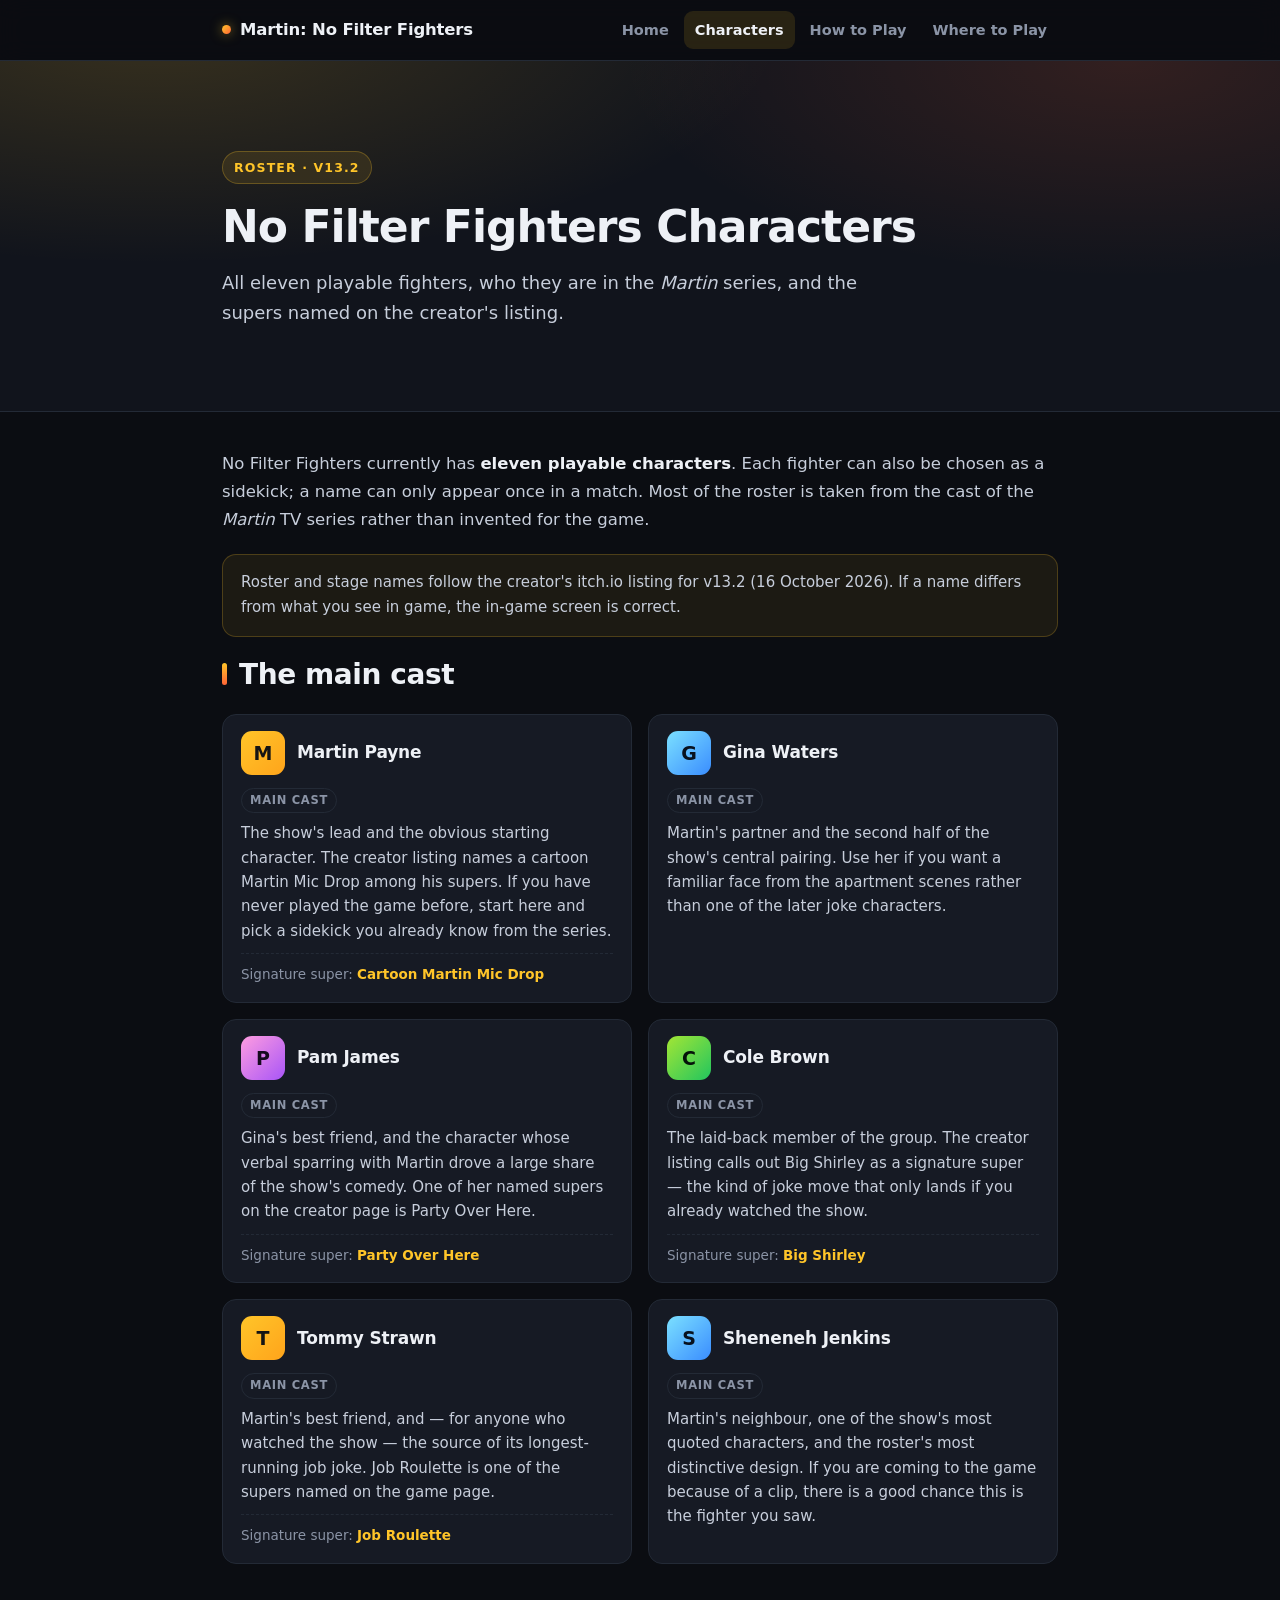
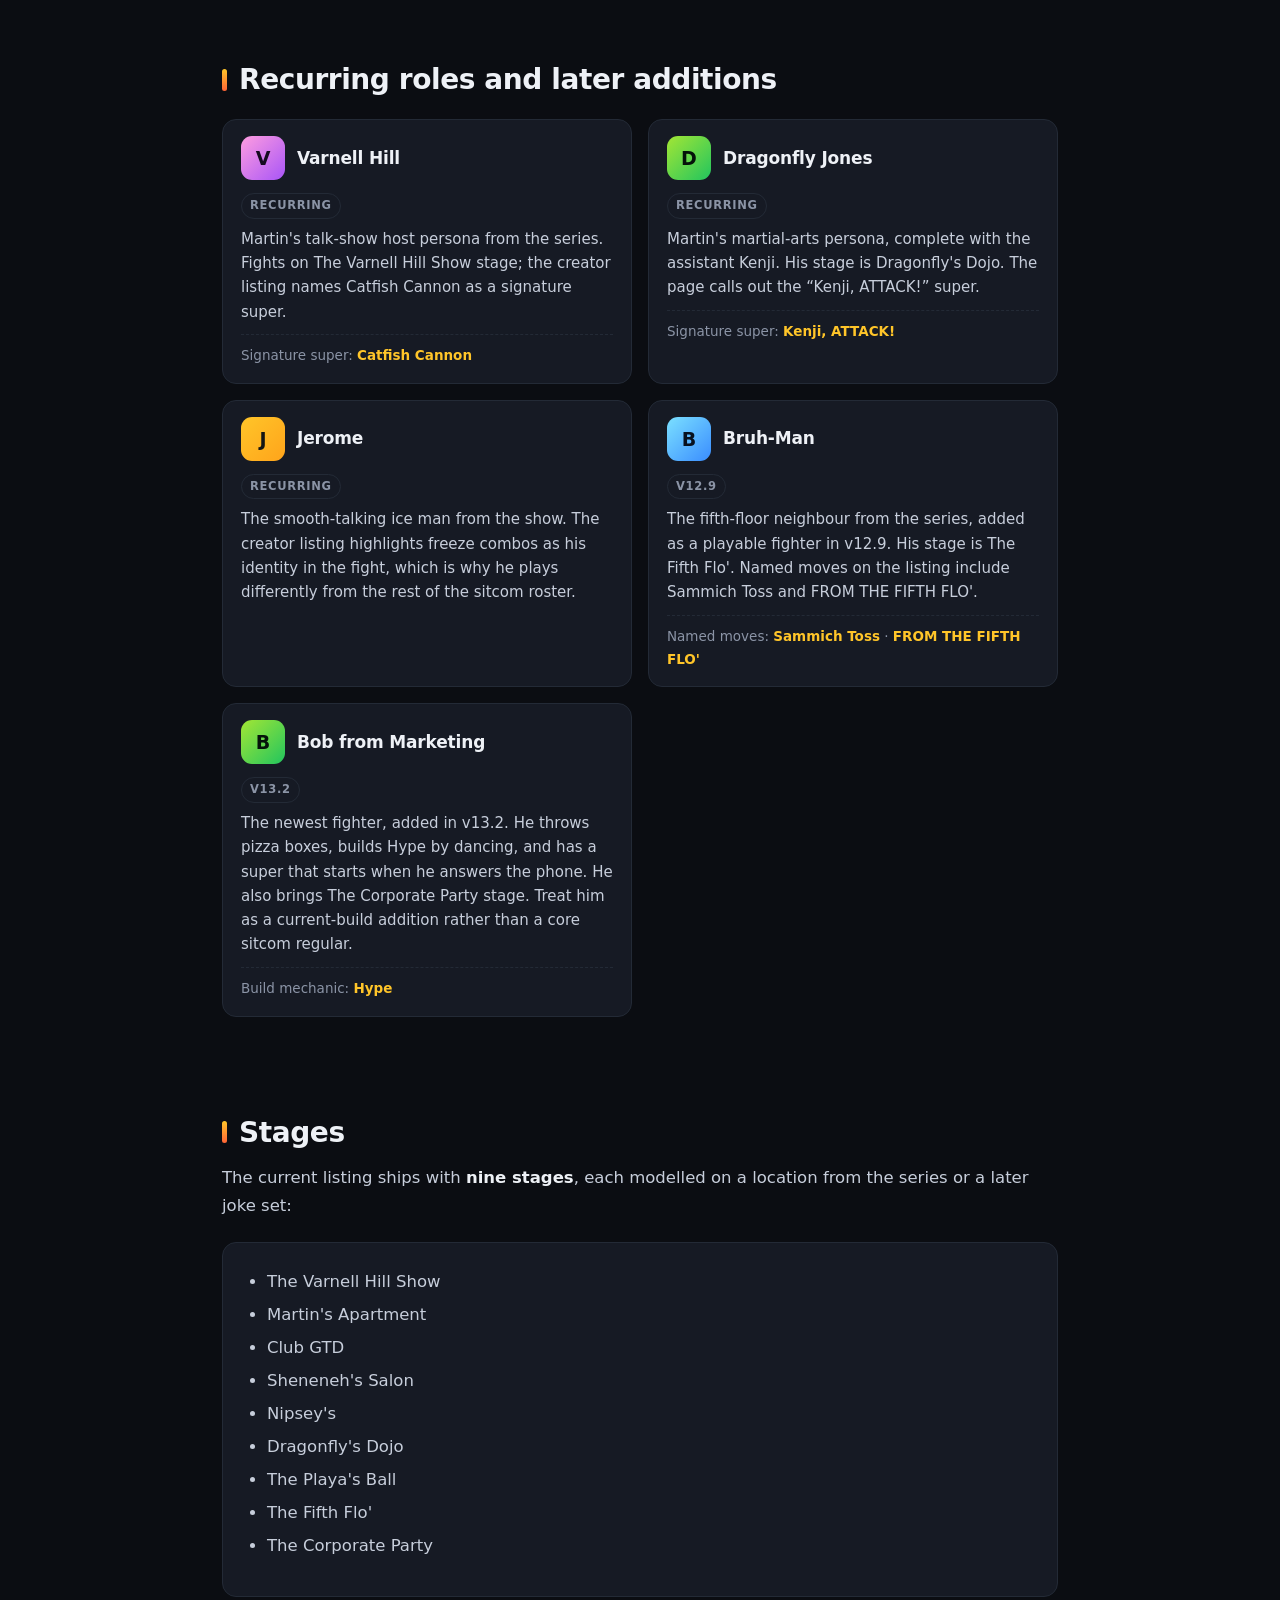
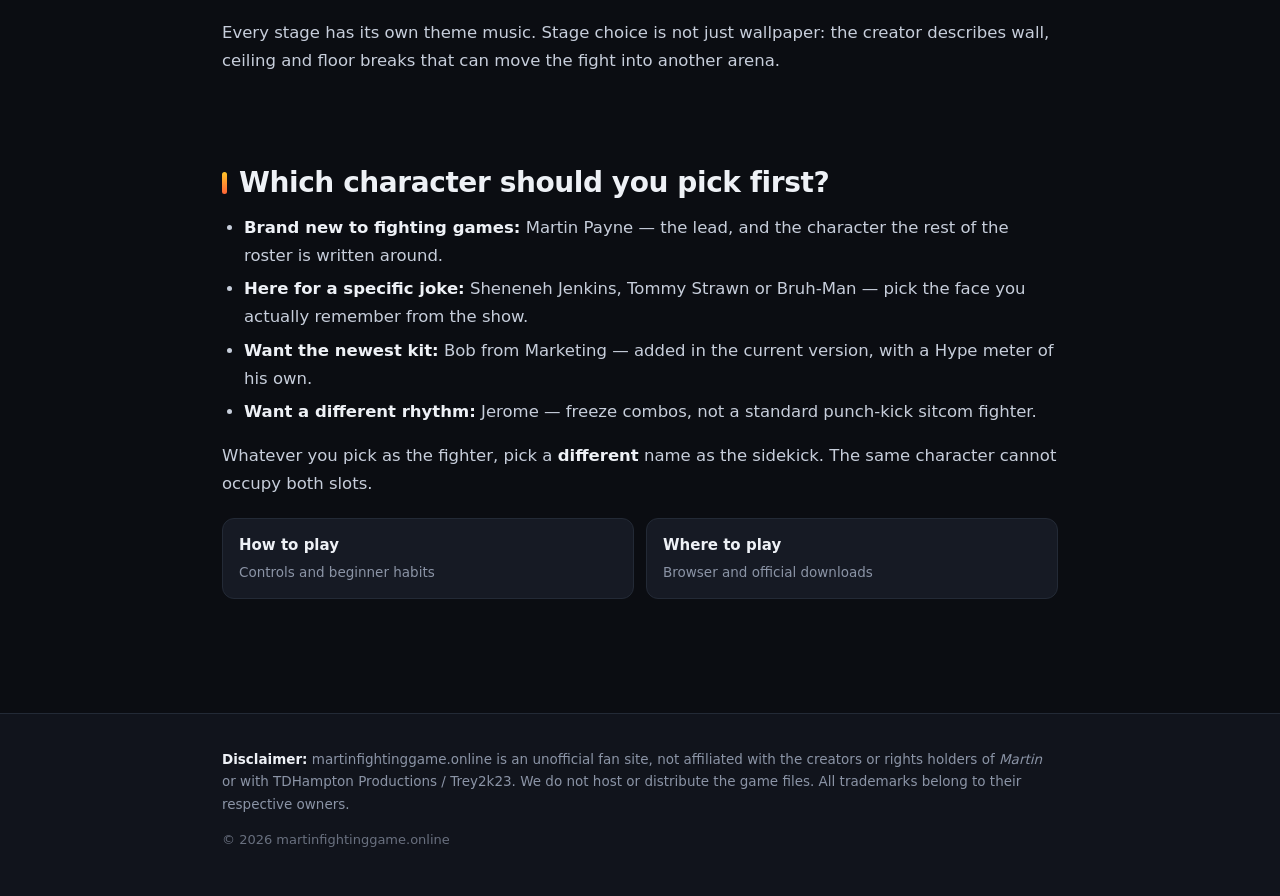
==== characters/index.html @ 34efabdd "Restyle the four static pages with hero, character cards, and tighter layout. Co-authored-by: Cursor" ====
<!doctype html>
<html lang="en">
<head>
<meta charset="utf-8">
<meta name="viewport" content="width=device-width,initial-scale=1">
<title>No Filter Fighters Characters: Full Martin Roster</title>
<meta name="description" content="All eleven No Filter Fighters characters, who they are in the Martin TV series, and what each one plays like. Full roster list with the stages they fight on.">
<link rel="canonical" href="https://martinfightinggame.online/characters/">
<link rel="stylesheet" href="/style.css">
</head>
<body>
<header class="site-header"><div class="wrap">
  <a class="brand" href="/"><span class="dot"></span>Martin: No Filter Fighters</a>
  <nav class="nav">
    <a href="/">Home</a>
    <a href="/characters/" aria-current="page">Characters</a>
    <a href="/how-to-play/">How to Play</a>
    <a href="/where-to-play/">Where to Play</a>
  </nav>
</div></header>

<main>
  <section class="page-hero"><div class="wrap">
    <span class="eyebrow">Roster · v13.2</span>
    <h1>No Filter Fighters Characters</h1>
    <p class="lede">All eleven playable fighters, who they are in the <em>Martin</em> series, and the supers named on the creator's listing.</p>
  </div></section>

  <div class="wrap">
    <section>
      <p>No Filter Fighters currently has <strong>eleven playable characters</strong>. Each fighter can also be chosen as a sidekick; a name can only appear once in a match. Most of the roster is taken from the cast of the <em>Martin</em> TV series rather than invented for the game.</p>
      <p class="note">Roster and stage names follow the creator's itch.io listing for v13.2 (16 October 2026). If a name differs from what you see in game, the in-game screen is correct.</p>

      <h2>The main cast</h2>
      <div class="char-grid">
        <article class="char-card">
          <div class="char-top"><div class="avatar">M</div><h3>Martin Payne</h3></div>
          <span class="tag">Main cast</span>
          <p>The show's lead and the obvious starting character. The creator listing names a cartoon Martin Mic Drop among his supers. If you have never played the game before, start here and pick a sidekick you already know from the series.</p>
          <span class="super">Signature super: <b>Cartoon Martin Mic Drop</b></span>
        </article>
        <article class="char-card">
          <div class="char-top"><div class="avatar v2">G</div><h3>Gina Waters</h3></div>
          <span class="tag">Main cast</span>
          <p>Martin's partner and the second half of the show's central pairing. Use her if you want a familiar face from the apartment scenes rather than one of the later joke characters.</p>
        </article>
        <article class="char-card">
          <div class="char-top"><div class="avatar v3">P</div><h3>Pam James</h3></div>
          <span class="tag">Main cast</span>
          <p>Gina's best friend, and the character whose verbal sparring with Martin drove a large share of the show's comedy. One of her named supers on the creator page is Party Over Here.</p>
          <span class="super">Signature super: <b>Party Over Here</b></span>
        </article>
        <article class="char-card">
          <div class="char-top"><div class="avatar v4">C</div><h3>Cole Brown</h3></div>
          <span class="tag">Main cast</span>
          <p>The laid-back member of the group. The creator listing calls out Big Shirley as a signature super — the kind of joke move that only lands if you already watched the show.</p>
          <span class="super">Signature super: <b>Big Shirley</b></span>
        </article>
        <article class="char-card">
          <div class="char-top"><div class="avatar">T</div><h3>Tommy Strawn</h3></div>
          <span class="tag">Main cast</span>
          <p>Martin's best friend, and — for anyone who watched the show — the source of its longest-running job joke. Job Roulette is one of the supers named on the game page.</p>
          <span class="super">Signature super: <b>Job Roulette</b></span>
        </article>
        <article class="char-card">
          <div class="char-top"><div class="avatar v2">S</div><h3>Sheneneh Jenkins</h3></div>
          <span class="tag">Main cast</span>
          <p>Martin's neighbour, one of the show's most quoted characters, and the roster's most distinctive design. If you are coming to the game because of a clip, there is a good chance this is the fighter you saw.</p>
        </article>
      </div>
    </section>

    <section>
      <h2>Recurring roles and later additions</h2>
      <div class="char-grid">
        <article class="char-card">
          <div class="char-top"><div class="avatar v3">V</div><h3>Varnell Hill</h3></div>
          <span class="tag">Recurring</span>
          <p>Martin's talk-show host persona from the series. Fights on The Varnell Hill Show stage; the creator listing names Catfish Cannon as a signature super.</p>
          <span class="super">Signature super: <b>Catfish Cannon</b></span>
        </article>
        <article class="char-card">
          <div class="char-top"><div class="avatar v4">D</div><h3>Dragonfly Jones</h3></div>
          <span class="tag">Recurring</span>
          <p>Martin's martial-arts persona, complete with the assistant Kenji. His stage is Dragonfly's Dojo. The page calls out the “Kenji, ATTACK!” super.</p>
          <span class="super">Signature super: <b>Kenji, ATTACK!</b></span>
        </article>
        <article class="char-card">
          <div class="char-top"><div class="avatar">J</div><h3>Jerome</h3></div>
          <span class="tag">Recurring</span>
          <p>The smooth-talking ice man from the show. The creator listing highlights freeze combos as his identity in the fight, which is why he plays differently from the rest of the sitcom roster.</p>
        </article>
        <article class="char-card">
          <div class="char-top"><div class="avatar v2">B</div><h3>Bruh-Man</h3></div>
          <span class="tag">v12.9</span>
          <p>The fifth-floor neighbour from the series, added as a playable fighter in v12.9. His stage is The Fifth Flo'. Named moves on the listing include Sammich Toss and FROM THE FIFTH FLO'.</p>
          <span class="super">Named moves: <b>Sammich Toss</b> · <b>FROM THE FIFTH FLO'</b></span>
        </article>
        <article class="char-card">
          <div class="char-top"><div class="avatar v4">B</div><h3>Bob from Marketing</h3></div>
          <span class="tag">v13.2</span>
          <p>The newest fighter, added in v13.2. He throws pizza boxes, builds Hype by dancing, and has a super that starts when he answers the phone. He also brings The Corporate Party stage. Treat him as a current-build addition rather than a core sitcom regular.</p>
          <span class="super">Build mechanic: <b>Hype</b></span>
        </article>
      </div>
    </section>

    <section>
      <h2>Stages</h2>
      <p>The current listing ships with <strong>nine stages</strong>, each modelled on a location from the series or a later joke set:</p>
      <div class="card">
        <ul>
          <li>The Varnell Hill Show</li>
          <li>Martin's Apartment</li>
          <li>Club GTD</li>
          <li>Sheneneh's Salon</li>
          <li>Nipsey's</li>
          <li>Dragonfly's Dojo</li>
          <li>The Playa's Ball</li>
          <li>The Fifth Flo'</li>
          <li>The Corporate Party</li>
        </ul>
      </div>
      <p>Every stage has its own theme music. Stage choice is not just wallpaper: the creator describes wall, ceiling and floor breaks that can move the fight into another arena.</p>
    </section>

    <section>
      <h2>Which character should you pick first?</h2>
      <ul>
        <li><strong>Brand new to fighting games:</strong> Martin Payne — the lead, and the character the rest of the roster is written around.</li>
        <li><strong>Here for a specific joke:</strong> Sheneneh Jenkins, Tommy Strawn or Bruh-Man — pick the face you actually remember from the show.</li>
        <li><strong>Want the newest kit:</strong> Bob from Marketing — added in the current version, with a Hype meter of his own.</li>
        <li><strong>Want a different rhythm:</strong> Jerome — freeze combos, not a standard punch-kick sitcom fighter.</li>
      </ul>
      <p>Whatever you pick as the fighter, pick a <strong>different</strong> name as the sidekick. The same character cannot occupy both slots.</p>
      <div class="links-grid">
        <a class="link-card" href="/how-to-play/">How to play<span>Controls and beginner habits</span></a>
        <a class="link-card" href="/where-to-play/">Where to play<span>Browser and official downloads</span></a>
      </div>
    </section>
  </div>
</main>

<footer class="site-footer"><div class="wrap">
  <p><strong>Disclaimer:</strong> martinfightinggame.online is an unofficial fan site, not affiliated with the creators or rights holders of <em>Martin</em> or with TDHampton Productions / Trey2k23. We do not host or distribute the game files. All trademarks belong to their respective owners.</p>
  <p class="copy">© 2026 martinfightinggame.online</p>
</div></footer>
</body>
</html>
---- style.css ----
:root{--bg:#0b0d12;--bg2:#11141c;--card:#161a24;--card2:#1c212c;--fg:#eef1f6;--soft:#c7cedb;--mut:#8b94a6;--acc:#ffc529;--acc2:#ff6436;--line:#232a36;--r:14px;--maxw:880px}
*,*::before,*::after{box-sizing:border-box}
html{-webkit-text-size-adjust:100%}
body{margin:0;background:var(--bg);color:var(--fg);font:16.5px/1.7 ui-sans-serif,system-ui,-apple-system,"Segoe UI",Roboto,"Helvetica Neue",Arial,sans-serif;-webkit-font-smoothing:antialiased}
img{max-width:100%;height:auto;display:block}
a{color:var(--acc);text-decoration:none}
a:hover{text-decoration:underline}
.wrap{max-width:var(--maxw);margin:0 auto;padding:0 22px}
.prose{max-width:720px}
.mut{color:var(--mut);font-size:14px}

/* 吸顶导航 */
.site-header{position:sticky;top:0;z-index:20;background:rgba(11,13,18,.82);backdrop-filter:blur(12px);border-bottom:1px solid var(--line)}
.site-header .wrap{display:flex;align-items:center;gap:20px;min-height:60px;flex-wrap:wrap}
.brand{display:flex;align-items:center;gap:9px;font-weight:800;letter-spacing:-.01em;color:var(--fg);font-size:16.5px}
.brand:hover{text-decoration:none}
.brand .dot{width:9px;height:9px;border-radius:50%;background:linear-gradient(135deg,var(--acc),var(--acc2));box-shadow:0 0 12px rgba(255,197,41,.55)}
.nav{display:flex;gap:4px;flex-wrap:wrap;margin-left:auto}
.nav a{color:var(--mut);font-size:14.5px;font-weight:600;padding:7px 11px;border-radius:9px}
.nav a:hover{color:var(--fg);background:rgba(255,255,255,.05);text-decoration:none}
.nav a[aria-current]{color:var(--fg);background:rgba(255,197,41,.12)}

/* 英雄区 */
.page-hero{position:relative;overflow:hidden;border-bottom:1px solid var(--line);
background:radial-gradient(900px 340px at 12% -10%,rgba(255,197,41,.16),transparent 70%),radial-gradient(700px 300px at 88% 0%,rgba(255,100,54,.14),transparent 72%),var(--bg2)}
.page-hero .wrap{padding:52px 22px 44px}
.eyebrow{display:inline-flex;align-items:center;gap:8px;font-size:12.5px;font-weight:700;letter-spacing:.09em;text-transform:uppercase;color:var(--acc);background:rgba(255,197,41,.1);border:1px solid rgba(255,197,41,.26);padding:5px 11px;border-radius:999px;margin-bottom:18px}
h1{margin:0 0 16px;font-size:clamp(30px,5vw,44px);line-height:1.12;letter-spacing:-.022em;font-weight:850}
.lede{margin:0;font-size:18px;color:var(--soft);max-width:660px}
.cta-row{display:flex;gap:12px;flex-wrap:wrap;margin-top:26px}
.btn{display:inline-flex;align-items:center;gap:8px;background:linear-gradient(135deg,var(--acc),#ffa41b);color:#141414;font-weight:800;font-size:15px;padding:13px 22px;border-radius:11px;border:0;box-shadow:0 6px 20px rgba(255,197,41,.22);transition:.18s}
.btn:hover{text-decoration:none;transform:translateY(-1px)}
.btn-ghost{background:transparent;color:var(--fg);border:1px solid var(--line);box-shadow:none}
.btn-ghost:hover{background:rgba(255,255,255,.05)}

/* 数据条 */
.stats{display:grid;grid-template-columns:repeat(4,1fr);gap:1px;background:var(--line);border:1px solid var(--line);border-radius:var(--r);overflow:hidden;margin:30px 0 0}
.stats div{background:var(--card);padding:15px 16px}
.stats .num{font-size:22px;font-weight:850;letter-spacing:-.02em;display:block}
.stats .lab{font-size:12.5px;color:var(--mut);font-weight:600;text-transform:uppercase;letter-spacing:.05em}

/* 排版 */
main section,.section{padding:38px 0}
h2{font-size:clamp(22px,3vw,28px);line-height:1.25;letter-spacing:-.015em;margin:0 0 14px;display:flex;align-items:center;gap:12px}
h2::before{content:"";width:5px;height:22px;border-radius:3px;background:linear-gradient(180deg,var(--acc),var(--acc2));flex:none}
h3{font-size:17.5px;margin:22px 0 6px;letter-spacing:-.01em}
p,li{color:var(--soft)}
p{margin:0 0 14px}
ul,ol{padding-left:22px;margin:0 0 16px}
li{margin:5px 0}
strong{color:var(--fg);font-weight:700}
h1 strong,h2 strong{color:inherit}

/* 卡片 */
.card{background:var(--card);border:1px solid var(--line);border-radius:var(--r);padding:20px 22px;margin:22px 0}
.card.callout{border-left:3px solid var(--acc)}
.facts{display:grid;grid-template-columns:auto 1fr;gap:10px 20px;margin:0;font-size:15px}
.facts dt{color:var(--mut);font-weight:600;white-space:nowrap}
.facts dd{margin:0;color:var(--fg)}

/* 角色卡网格 */
.char-grid{display:grid;grid-template-columns:repeat(2,1fr);gap:16px;margin:22px 0}
.char-card{background:var(--card);border:1px solid var(--line);border-radius:var(--r);padding:16px 18px;transition:.18s;position:relative;overflow:hidden}
.char-card:hover{border-color:#333d4d;transform:translateY(-2px)}
.char-card::after{content:"";position:absolute;inset:0 0 auto 0;height:2px;background:linear-gradient(90deg,var(--acc),var(--acc2));opacity:0;transition:.18s}
.char-card:hover::after{opacity:1}
.char-top{display:flex;align-items:center;gap:12px;margin-bottom:10px}
.avatar{width:44px;height:44px;flex:none;border-radius:11px;display:grid;place-items:center;font-weight:850;font-size:19px;color:#141414;background:linear-gradient(135deg,var(--acc),#ffa41b)}
.avatar.v2{background:linear-gradient(135deg,#7be0ff,#3a8dff);color:#08111f}
.avatar.v3{background:linear-gradient(135deg,#ff9de0,#a855f7);color:#150a1f}
.avatar.v4{background:linear-gradient(135deg,#a3e635,#22c55e);color:#05130a}
.char-card h3{margin:0;font-size:17px}
.char-card .tag{display:inline-block;font-size:11.5px;font-weight:700;letter-spacing:.06em;text-transform:uppercase;color:var(--mut);border:1px solid var(--line);border-radius:999px;padding:2px 8px;margin-bottom:8px}
.char-card p{margin:0;font-size:15px;line-height:1.62}
.char-card .super{display:block;margin-top:10px;padding-top:9px;border-top:1px dashed var(--line);font-size:13.5px;color:var(--mut)}
.char-card .super b{color:var(--acc);font-weight:700}

/* 步骤列表 */
.steps{list-style:none;padding:0;margin:20px 0;counter-reset:s}
.steps li{counter-increment:s;position:relative;padding:0 0 0 46px;margin:0 0 16px;color:var(--soft)}
.steps li::before{content:counter(s);position:absolute;left:0;top:-2px;width:30px;height:30px;border-radius:9px;display:grid;place-items:center;font-size:14px;font-weight:800;color:#141414;background:linear-gradient(135deg,var(--acc),#ffa41b)}
.steps b{color:var(--fg)}

/* 表格 */
table{width:100%;border-collapse:separate;border-spacing:0;margin:18px 0;font-size:15px;background:var(--card);border:1px solid var(--line);border-radius:var(--r);overflow:hidden}
th,td{text-align:left;padding:11px 14px;border-bottom:1px solid var(--line);vertical-align:top}
tr:last-child td,tr:last-child th{border-bottom:0}
th{color:var(--mut);font-weight:700;font-size:13px;text-transform:uppercase;letter-spacing:.05em;background:var(--bg2)}
td{color:var(--soft)}

/* 模式/选项列表卡 */
.mode{display:grid;gap:14px;margin:20px 0}
.mode-item{background:var(--card);border:1px solid var(--line);border-left:3px solid var(--acc);border-radius:0 var(--r) var(--r) 0;padding:16px 18px}
.mode-item h3{margin:0 0 6px;font-size:16.5px}
.mode-item p{margin:0;font-size:15px}

/* 提示条 */
.note{background:rgba(255,197,41,.07);border:1px solid rgba(255,197,41,.22);border-radius:var(--r);padding:15px 18px;margin:20px 0;font-size:15px}
.note b{color:var(--acc)}

/* 相关链接 */
.links-grid{display:grid;grid-template-columns:repeat(2,1fr);gap:12px;margin:20px 0}
.link-card{display:block;background:var(--card);border:1px solid var(--line);border-radius:12px;padding:14px 16px;color:var(--fg);font-weight:700;font-size:15px}
.link-card:hover{text-decoration:none;border-color:#333d4d;background:var(--card2)}
.link-card span{display:block;font-weight:500;font-size:13.5px;color:var(--mut);margin-top:3px}

/* 页脚 */
.site-footer{border-top:1px solid var(--line);background:var(--bg2);margin-top:56px;padding:34px 0 46px}
.site-footer p{font-size:13.5px;color:var(--mut);line-height:1.65}
.site-footer .wrap{max-width:var(--maxw)}
.site-footer .copy{margin:14px 0 0;font-size:13px;color:#69707f}

/* 响应式 */
@media(max-width:760px){
  .page-hero .wrap{padding:38px 20px 34px}
  .nav a{padding:6px 9px;font-size:14px}
  .stats{grid-template-columns:repeat(2,1fr)}
  .char-grid,.links-grid{grid-template-columns:1fr}
  main section,.section{padding:28px 0}
  h2::before{height:18px;width:4px}
  .facts{grid-template-columns:1fr;gap:4px 0}
  .facts dt{margin-top:8px}
}
@media(prefers-reduced-motion:reduce){*{transition:none!important}.btn:hover,.char-card:hover{transform:none}}
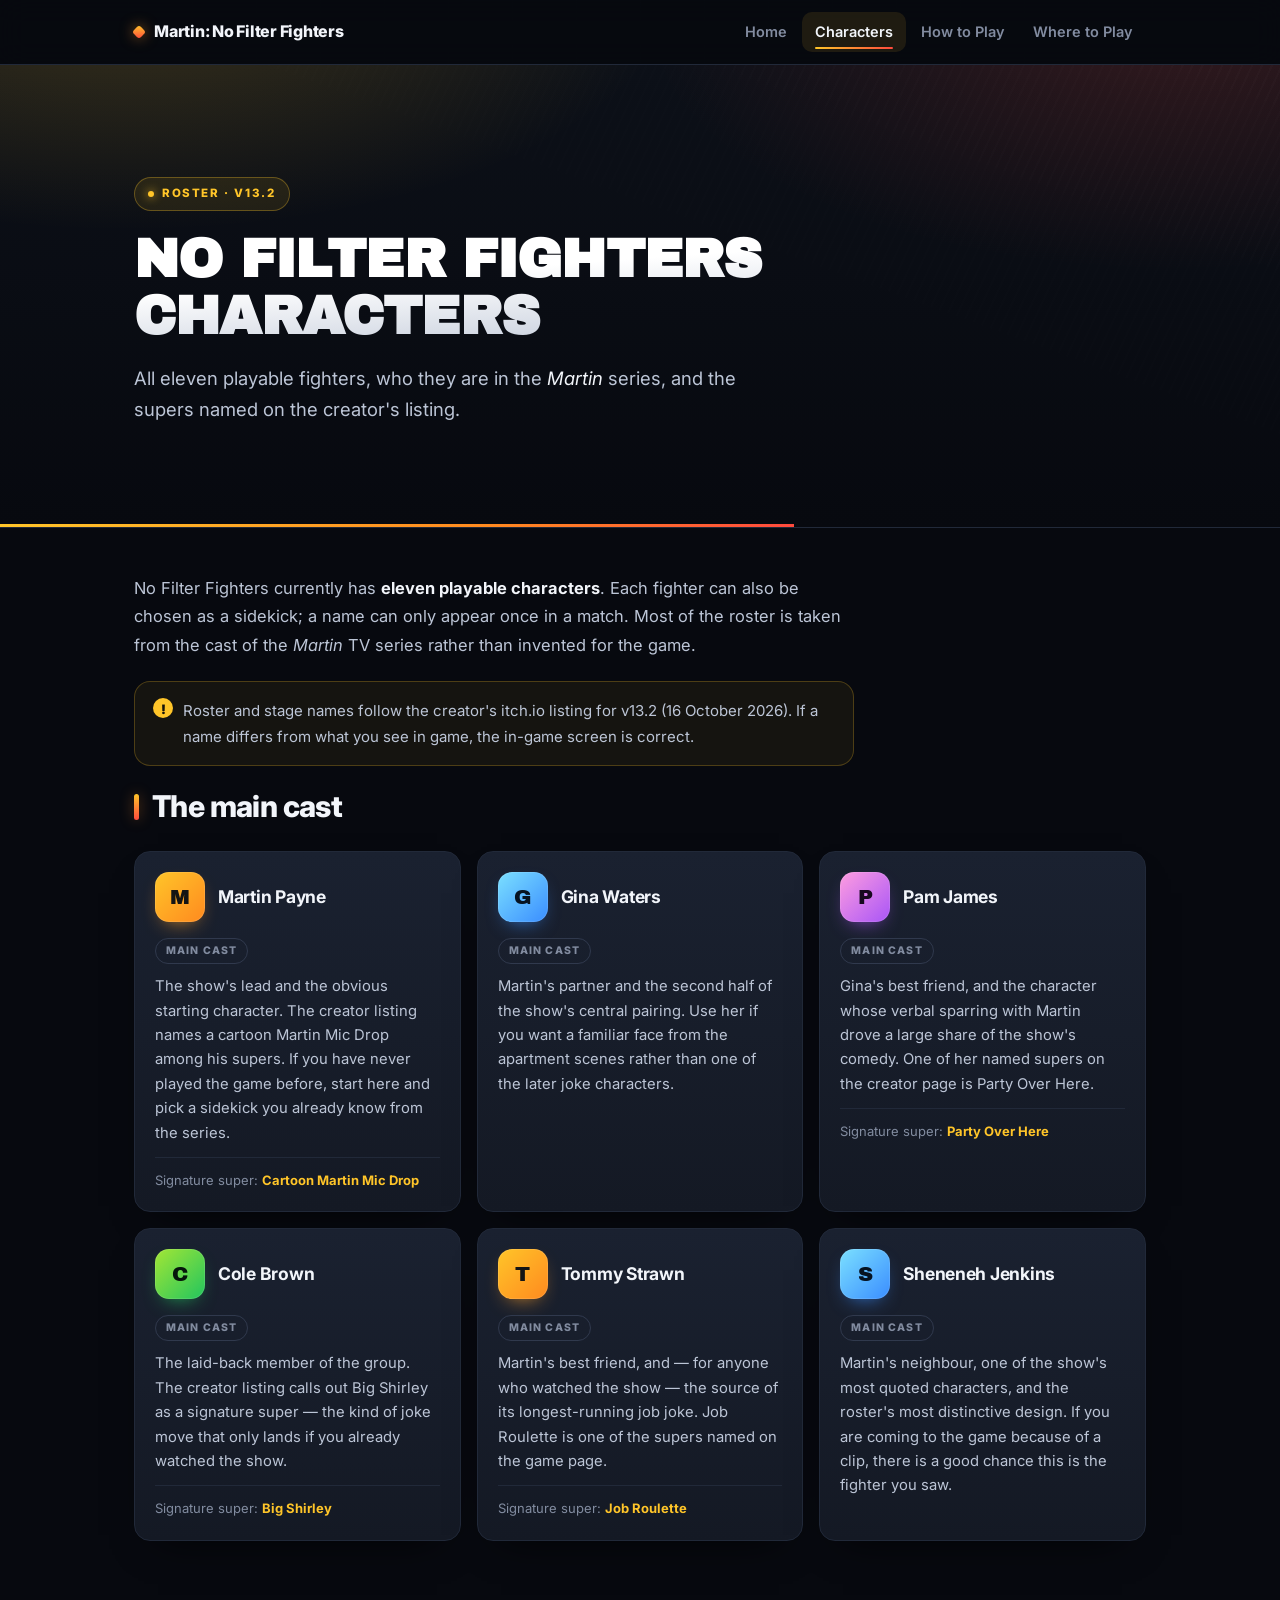
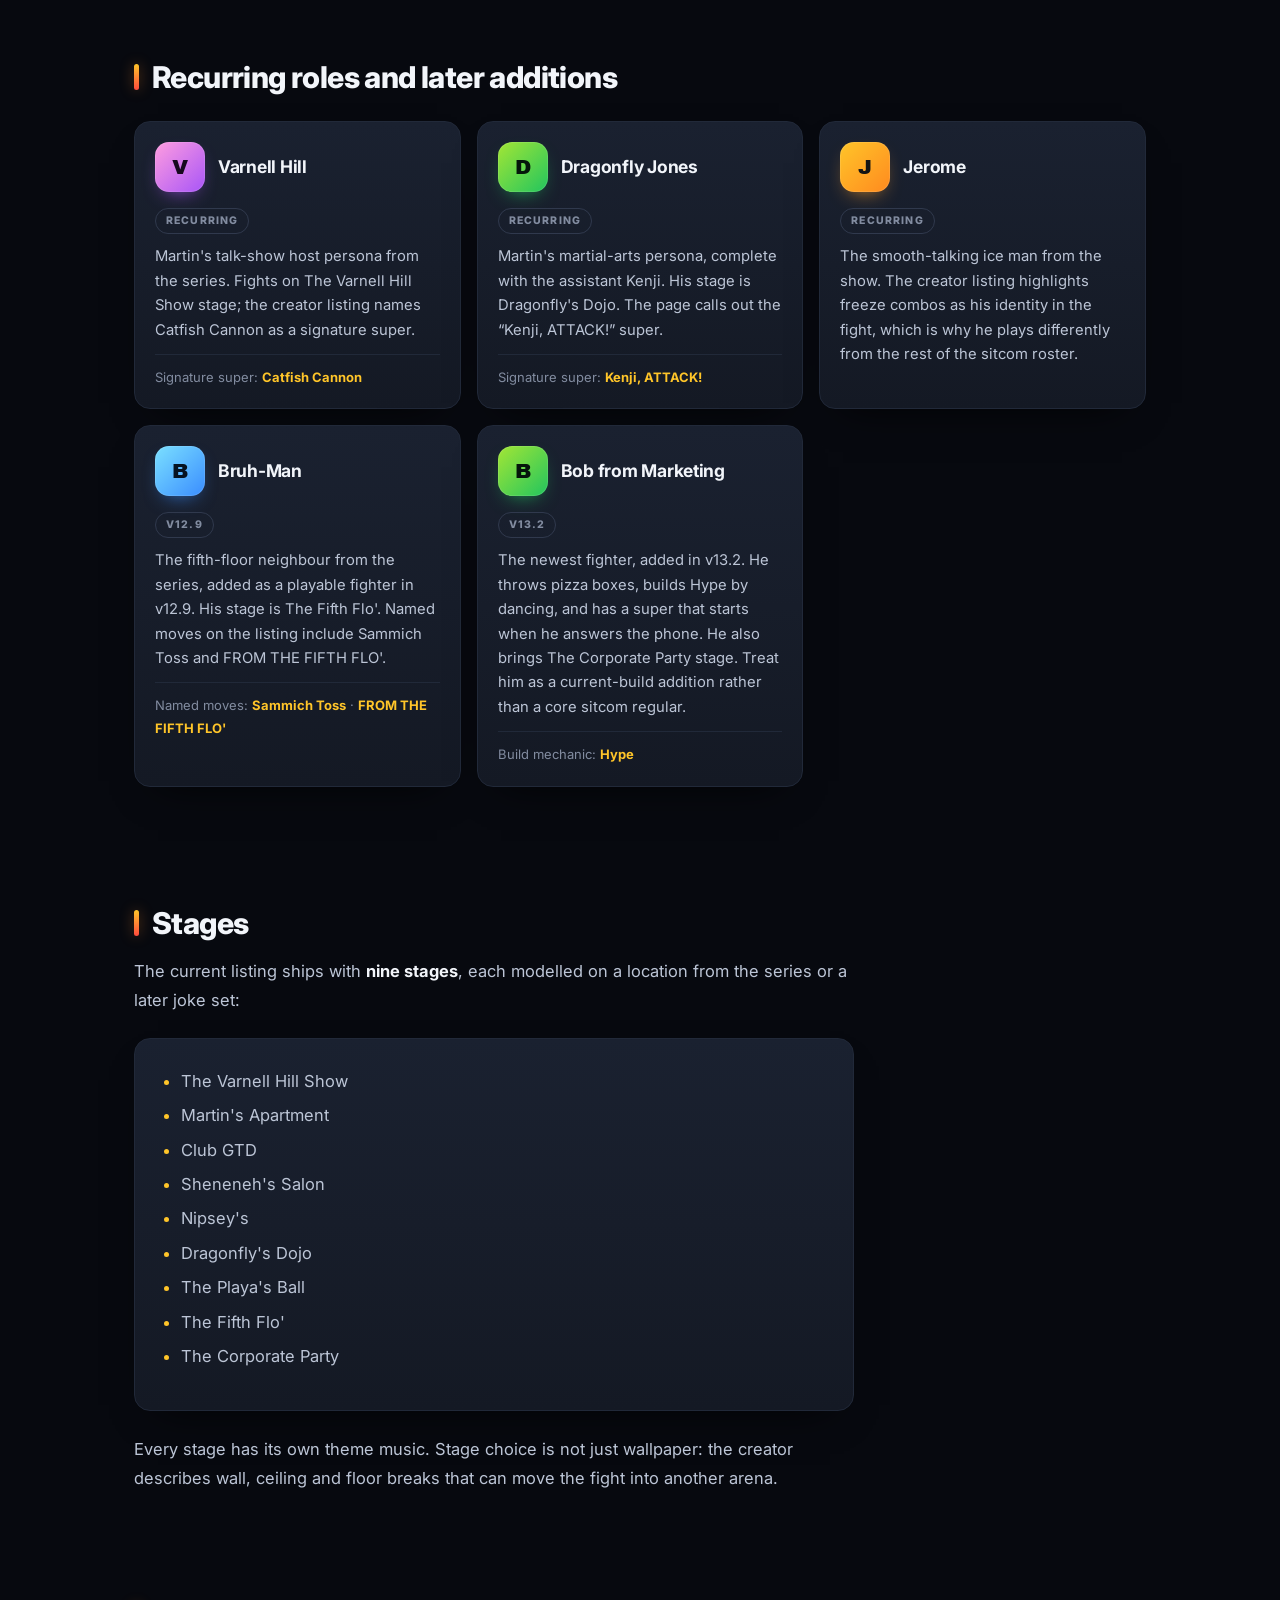
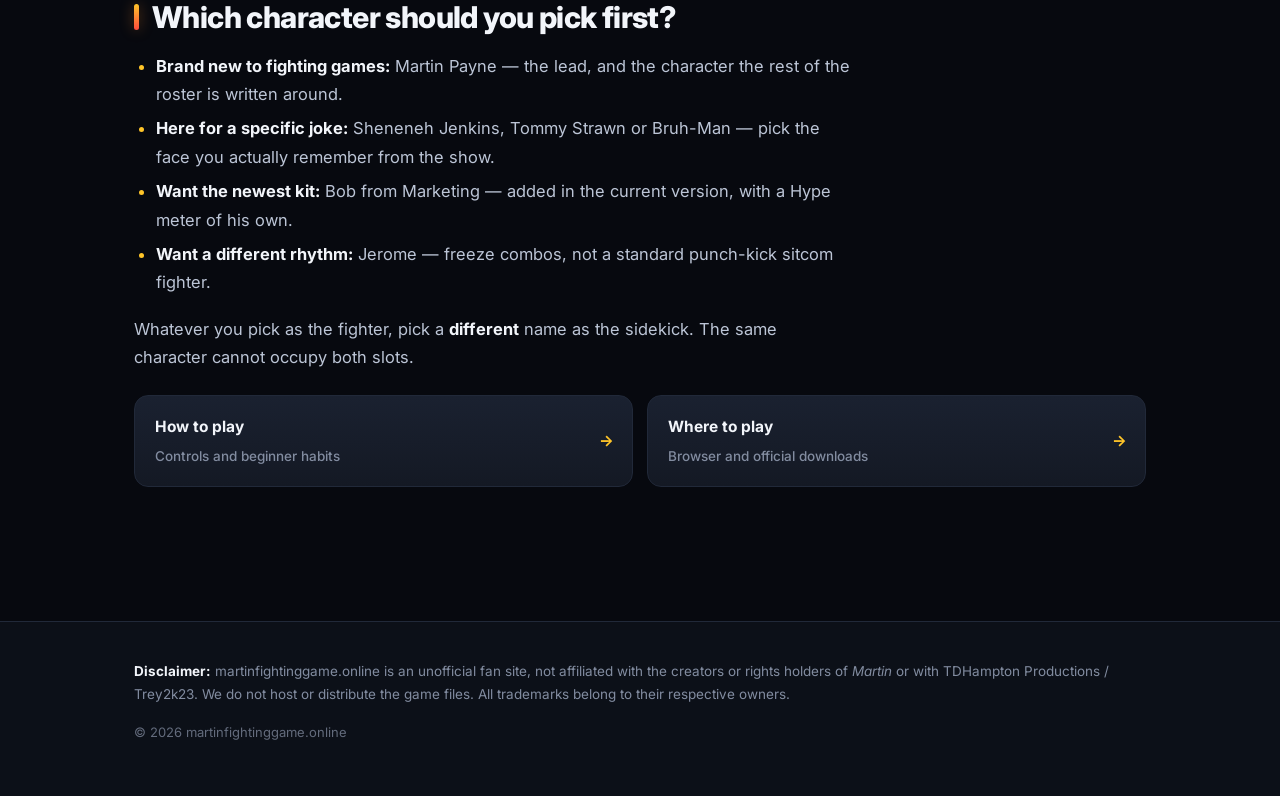
==== commit 6e764ced: "Apply v3 CSS, font loading, and cache-bust query on all pages. Co-authored-by: Cursor <cursoragent@c" ====
--- a/characters/index.html
+++ b/characters/index.html
@@ -6,7 +6,9 @@
 <title>No Filter Fighters Characters: Full Martin Roster</title>
 <meta name="description" content="All eleven No Filter Fighters characters, who they are in the Martin TV series, and what each one plays like. Full roster list with the stages they fight on.">
 <link rel="canonical" href="https://martinfightinggame.online/characters/">
-<link rel="stylesheet" href="/style.css">
+<link rel="preconnect" href="https://fonts.gstatic.com" crossorigin>
+<link rel="stylesheet" href="https://fonts.googleapis.com/css2?family=Archivo+Black&family=Inter:wght@400;500;600;700;800&display=swap">
+<link rel="stylesheet" href="/style.css?v=3">
 </head>
 <body>
 <header class="site-header"><div class="wrap">
@@ -28,10 +30,11 @@
 
   <div class="wrap">
     <section>
+      <div class="prose">
       <p>No Filter Fighters currently has <strong>eleven playable characters</strong>. Each fighter can also be chosen as a sidekick; a name can only appear once in a match. Most of the roster is taken from the cast of the <em>Martin</em> TV series rather than invented for the game.</p>
       <p class="note">Roster and stage names follow the creator's itch.io listing for v13.2 (16 October 2026). If a name differs from what you see in game, the in-game screen is correct.</p>
-
       <h2>The main cast</h2>
+      </div>
       <div class="char-grid">
         <article class="char-card">
           <div class="char-top"><div class="avatar">M</div><h3>Martin Payne</h3></div>
@@ -71,7 +74,9 @@
     </section>
 
     <section>
+      <div class="prose">
       <h2>Recurring roles and later additions</h2>
+      </div>
       <div class="char-grid">
         <article class="char-card">
           <div class="char-top"><div class="avatar v3">V</div><h3>Varnell Hill</h3></div>
@@ -106,6 +111,7 @@
     </section>
 
     <section>
+      <div class="prose">
       <h2>Stages</h2>
       <p>The current listing ships with <strong>nine stages</strong>, each modelled on a location from the series or a later joke set:</p>
       <div class="card">
@@ -122,9 +128,11 @@
         </ul>
       </div>
       <p>Every stage has its own theme music. Stage choice is not just wallpaper: the creator describes wall, ceiling and floor breaks that can move the fight into another arena.</p>
+      </div>
     </section>
 
     <section>
+      <div class="prose">
       <h2>Which character should you pick first?</h2>
       <ul>
         <li><strong>Brand new to fighting games:</strong> Martin Payne — the lead, and the character the rest of the roster is written around.</li>
@@ -133,6 +141,7 @@
         <li><strong>Want a different rhythm:</strong> Jerome — freeze combos, not a standard punch-kick sitcom fighter.</li>
       </ul>
       <p>Whatever you pick as the fighter, pick a <strong>different</strong> name as the sidekick. The same character cannot occupy both slots.</p>
+      </div>
       <div class="links-grid">
         <a class="link-card" href="/how-to-play/">How to play<span>Controls and beginner habits</span></a>
         <a class="link-card" href="/where-to-play/">Where to play<span>Browser and official downloads</span></a>
--- a/style.css
+++ b/style.css
@@ -1,124 +1,232 @@
-:root{--bg:#0b0d12;--bg2:#11141c;--card:#161a24;--card2:#1c212c;--fg:#eef1f6;--soft:#c7cedb;--mut:#8b94a6;--acc:#ffc529;--acc2:#ff6436;--line:#232a36;--r:14px;--maxw:880px}
+/* ===========================================================
+   Martin: No Filter Fighters — style.css  (v3 redesign)
+   =========================================================== */
+:root{
+  --bg:#07090f; --bg2:#0c1018; --card:#141924; --card2:#1a2130;
+  --fg:#f2f5fa; --soft:#bcc5d6; --mut:#828ca0;
+  --acc:#ffc529; --acc2:#ff8a1f; --acc3:#ff4a3d; --cool:#4ea8ff;
+  --line:#212939; --line2:#30394d;
+  --r:16px; --maxw:1060px; --prose:720px;
+  --sh:0 18px 40px -24px rgba(0,0,0,.95);
+  --display:"Archivo Black",ui-sans-serif,system-ui,"Segoe UI",Roboto,Arial,sans-serif;
+  --body:"Inter",ui-sans-serif,system-ui,-apple-system,"Segoe UI",Roboto,"Helvetica Neue",Arial,sans-serif;
+}
 *,*::before,*::after{box-sizing:border-box}
-html{-webkit-text-size-adjust:100%}
-body{margin:0;background:var(--bg);color:var(--fg);font:16.5px/1.7 ui-sans-serif,system-ui,-apple-system,"Segoe UI",Roboto,"Helvetica Neue",Arial,sans-serif;-webkit-font-smoothing:antialiased}
+html{-webkit-text-size-adjust:100%;scroll-behavior:smooth}
+body{margin:0;color:var(--fg);font:16.5px/1.72 var(--body);-webkit-font-smoothing:antialiased;
+  background:radial-gradient(1100px 560px at 50% -12%,rgba(255,197,41,.08),transparent 62%),var(--bg)}
+/* 细网格底纹，只在顶部可见 */
+body::before{content:"";position:fixed;inset:0;z-index:0;pointer-events:none;
+  background-image:linear-gradient(rgba(255,255,255,.022) 1px,transparent 1px),
+                   linear-gradient(90deg,rgba(255,255,255,.022) 1px,transparent 1px);
+  background-size:64px 64px;
+  -webkit-mask-image:radial-gradient(900px 620px at 50% 0%,#000,transparent 78%);
+          mask-image:radial-gradient(900px 620px at 50% 0%,#000,transparent 78%)}
+.site-header,main,.site-footer{position:relative;z-index:1}
 img{max-width:100%;height:auto;display:block}
 a{color:var(--acc);text-decoration:none}
 a:hover{text-decoration:underline}
-.wrap{max-width:var(--maxw);margin:0 auto;padding:0 22px}
-.prose{max-width:720px}
+::selection{background:rgba(255,197,41,.3);color:#fff}
+:focus-visible{outline:2px solid var(--acc);outline-offset:3px;border-radius:6px}
+.wrap{max-width:var(--maxw);margin:0 auto;padding:0 24px}
+.prose{max-width:var(--prose)}
 .mut{color:var(--mut);font-size:14px}
 
-/* 吸顶导航 */
-.site-header{position:sticky;top:0;z-index:20;background:rgba(11,13,18,.82);backdrop-filter:blur(12px);border-bottom:1px solid var(--line)}
-.site-header .wrap{display:flex;align-items:center;gap:20px;min-height:60px;flex-wrap:wrap}
-.brand{display:flex;align-items:center;gap:9px;font-weight:800;letter-spacing:-.01em;color:var(--fg);font-size:16.5px}
-.brand:hover{text-decoration:none}
-.brand .dot{width:9px;height:9px;border-radius:50%;background:linear-gradient(135deg,var(--acc),var(--acc2));box-shadow:0 0 12px rgba(255,197,41,.55)}
-.nav{display:flex;gap:4px;flex-wrap:wrap;margin-left:auto}
-.nav a{color:var(--mut);font-size:14.5px;font-weight:600;padding:7px 11px;border-radius:9px}
-.nav a:hover{color:var(--fg);background:rgba(255,255,255,.05);text-decoration:none}
-.nav a[aria-current]{color:var(--fg);background:rgba(255,197,41,.12)}
-
-/* 英雄区 */
+/* ---------- 吸顶导航 ---------- */
+.site-header{position:sticky;top:0;z-index:30;background:rgba(7,9,15,.78);
+  backdrop-filter:saturate(1.4) blur(14px);border-bottom:1px solid var(--line)}
+.site-header .wrap{display:flex;align-items:center;gap:18px;min-height:64px;flex-wrap:wrap}
+.brand{display:flex;align-items:center;gap:10px;font-weight:800;font-size:16px;
+  letter-spacing:-.015em;color:var(--fg)}
+.brand:hover{text-decoration:none;color:#fff}
+.brand .dot{width:10px;height:10px;border-radius:3px;transform:rotate(45deg);
+  background:linear-gradient(135deg,var(--acc),var(--acc3));box-shadow:0 0 14px rgba(255,160,41,.6)}
+.nav{display:flex;gap:2px;flex-wrap:wrap;margin-left:auto}
+.nav a{position:relative;color:var(--mut);font-size:14.5px;font-weight:600;
+  padding:8px 13px;border-radius:10px;transition:.18s}
+.nav a:hover{color:var(--fg);background:rgba(255,255,255,.055);text-decoration:none}
+.nav a[aria-current]{color:var(--fg);background:rgba(255,197,41,.1)}
+.nav a[aria-current]::after{content:"";position:absolute;left:13px;right:13px;bottom:3px;height:2px;
+  border-radius:2px;background:linear-gradient(90deg,var(--acc),var(--acc3))}
+
+/* ---------- 英雄区 ---------- */
 .page-hero{position:relative;overflow:hidden;border-bottom:1px solid var(--line);
-background:radial-gradient(900px 340px at 12% -10%,rgba(255,197,41,.16),transparent 70%),radial-gradient(700px 300px at 88% 0%,rgba(255,100,54,.14),transparent 72%),var(--bg2)}
-.page-hero .wrap{padding:52px 22px 44px}
-.eyebrow{display:inline-flex;align-items:center;gap:8px;font-size:12.5px;font-weight:700;letter-spacing:.09em;text-transform:uppercase;color:var(--acc);background:rgba(255,197,41,.1);border:1px solid rgba(255,197,41,.26);padding:5px 11px;border-radius:999px;margin-bottom:18px}
-h1{margin:0 0 16px;font-size:clamp(30px,5vw,44px);line-height:1.12;letter-spacing:-.022em;font-weight:850}
-.lede{margin:0;font-size:18px;color:var(--soft);max-width:660px}
-.cta-row{display:flex;gap:12px;flex-wrap:wrap;margin-top:26px}
-.btn{display:inline-flex;align-items:center;gap:8px;background:linear-gradient(135deg,var(--acc),#ffa41b);color:#141414;font-weight:800;font-size:15px;padding:13px 22px;border-radius:11px;border:0;box-shadow:0 6px 20px rgba(255,197,41,.22);transition:.18s}
-.btn:hover{text-decoration:none;transform:translateY(-1px)}
-.btn-ghost{background:transparent;color:var(--fg);border:1px solid var(--line);box-shadow:none}
-.btn-ghost:hover{background:rgba(255,255,255,.05)}
-
-/* 数据条 */
-.stats{display:grid;grid-template-columns:repeat(4,1fr);gap:1px;background:var(--line);border:1px solid var(--line);border-radius:var(--r);overflow:hidden;margin:30px 0 0}
-.stats div{background:var(--card);padding:15px 16px}
-.stats .num{font-size:22px;font-weight:850;letter-spacing:-.02em;display:block}
-.stats .lab{font-size:12.5px;color:var(--mut);font-weight:600;text-transform:uppercase;letter-spacing:.05em}
-
-/* 排版 */
-main section,.section{padding:38px 0}
-h2{font-size:clamp(22px,3vw,28px);line-height:1.25;letter-spacing:-.015em;margin:0 0 14px;display:flex;align-items:center;gap:12px}
-h2::before{content:"";width:5px;height:22px;border-radius:3px;background:linear-gradient(180deg,var(--acc),var(--acc2));flex:none}
-h3{font-size:17.5px;margin:22px 0 6px;letter-spacing:-.01em}
+  background:radial-gradient(820px 380px at 10% -20%,rgba(255,197,41,.20),transparent 68%),
+             radial-gradient(760px 360px at 92% -10%,rgba(255,74,61,.16),transparent 70%),
+             linear-gradient(180deg,var(--bg2),var(--bg))}
+/* 斜向条纹质感 */
+.page-hero::before{content:"";position:absolute;inset:0;pointer-events:none;opacity:.5;
+  background:repeating-linear-gradient(115deg,rgba(255,255,255,.028) 0 2px,transparent 2px 9px);
+  -webkit-mask-image:linear-gradient(200deg,#000,transparent 62%);
+          mask-image:linear-gradient(200deg,#000,transparent 62%)}
+/* 底部“血条” */
+.page-hero::after{content:"";position:absolute;left:0;right:0;bottom:0;height:3px;
+  background:linear-gradient(90deg,var(--acc) 0%,var(--acc2) 38%,var(--acc3) 62%,transparent 62%)}
+.page-hero .wrap{position:relative;z-index:1;padding:66px 24px 56px}
+.eyebrow{display:inline-flex;align-items:center;gap:8px;font-size:11.5px;font-weight:800;
+  letter-spacing:.14em;text-transform:uppercase;color:var(--acc);
+  background:rgba(255,197,41,.09);border:1px solid rgba(255,197,41,.3);
+  padding:6px 13px;border-radius:999px;margin:0 0 20px}
+.eyebrow::before{content:"";width:6px;height:6px;border-radius:50%;background:var(--acc);
+  box-shadow:0 0 10px var(--acc)}
+h1{margin:0 0 18px;font-family:var(--display);font-weight:900;
+  font-size:clamp(32px,5.6vw,54px);line-height:1.06;letter-spacing:-.015em;text-transform:uppercase;
+  background:linear-gradient(176deg,#fff 34%,#aeb9cd);-webkit-background-clip:text;background-clip:text;
+  color:transparent}
+.lede{margin:0;font-size:18.5px;line-height:1.66;color:var(--soft);max-width:640px}
+.lede em{color:var(--fg);font-style:italic}
+.cta-row{display:flex;gap:12px;flex-wrap:wrap;margin-top:30px}
+.btn{display:inline-flex;align-items:center;gap:9px;border:0;border-radius:12px;
+  background:linear-gradient(135deg,var(--acc),var(--acc2));color:#15120a;
+  font-weight:800;font-size:15.5px;padding:14px 24px;letter-spacing:.01em;
+  box-shadow:0 10px 26px -10px rgba(255,160,41,.65);transition:transform .18s,box-shadow .18s}
+.btn:hover{text-decoration:none;transform:translateY(-2px);box-shadow:0 16px 32px -12px rgba(255,160,41,.8)}
+.btn-ghost{background:rgba(255,255,255,.03);color:var(--fg);border:1px solid var(--line2);box-shadow:none}
+.btn-ghost:hover{background:rgba(255,255,255,.07);box-shadow:none}
+
+/* ---------- 数据条 ---------- */
+.stats{display:grid;grid-template-columns:repeat(4,1fr);gap:12px;margin:38px 0 0}
+.stats div{position:relative;overflow:hidden;padding:18px 18px 16px;border-radius:14px;
+  border:1px solid var(--line);background:linear-gradient(180deg,var(--card2),var(--card));
+  box-shadow:var(--sh)}
+.stats div::before{content:"";position:absolute;inset:0 0 auto 0;height:3px;
+  background:linear-gradient(90deg,var(--acc),var(--acc3))}
+.stats .num{display:block;font-family:var(--display);font-size:clamp(24px,3.2vw,30px);
+  line-height:1.05;letter-spacing:-.02em;margin-bottom:5px;
+  background:linear-gradient(135deg,#fff,var(--acc));-webkit-background-clip:text;background-clip:text;
+  color:transparent}
+.stats .lab{display:block;font-size:11.5px;color:var(--mut);font-weight:700;
+  text-transform:uppercase;letter-spacing:.11em}
+
+/* ---------- 排版 ---------- */
+main section,.section{padding:46px 0}
+h2{font-size:clamp(23px,3vw,30px);line-height:1.22;letter-spacing:-.02em;font-weight:800;
+  margin:0 0 16px;display:flex;align-items:center;gap:13px}
+h2::before{content:"";width:5px;height:26px;border-radius:3px;flex:none;
+  background:linear-gradient(180deg,var(--acc),var(--acc3));box-shadow:0 0 14px rgba(255,140,41,.4)}
+h3{font-size:18px;font-weight:700;margin:26px 0 7px;letter-spacing:-.012em;color:var(--fg)}
 p,li{color:var(--soft)}
-p{margin:0 0 14px}
-ul,ol{padding-left:22px;margin:0 0 16px}
-li{margin:5px 0}
+p{margin:0 0 15px}
+ul,ol{padding-left:22px;margin:0 0 18px}
+li{margin:6px 0}
+li::marker{color:var(--acc)}
 strong{color:var(--fg);font-weight:700}
 h1 strong,h2 strong{color:inherit}
 
-/* 卡片 */
-.card{background:var(--card);border:1px solid var(--line);border-radius:var(--r);padding:20px 22px;margin:22px 0}
-.card.callout{border-left:3px solid var(--acc)}
-.facts{display:grid;grid-template-columns:auto 1fr;gap:10px 20px;margin:0;font-size:15px}
-.facts dt{color:var(--mut);font-weight:600;white-space:nowrap}
-.facts dd{margin:0;color:var(--fg)}
-
-/* 角色卡网格 */
-.char-grid{display:grid;grid-template-columns:repeat(2,1fr);gap:16px;margin:22px 0}
-.char-card{background:var(--card);border:1px solid var(--line);border-radius:var(--r);padding:16px 18px;transition:.18s;position:relative;overflow:hidden}
-.char-card:hover{border-color:#333d4d;transform:translateY(-2px)}
-.char-card::after{content:"";position:absolute;inset:0 0 auto 0;height:2px;background:linear-gradient(90deg,var(--acc),var(--acc2));opacity:0;transition:.18s}
+/* ---------- 卡片 / Quick facts ---------- */
+.card{background:linear-gradient(180deg,var(--card2),var(--card));border:1px solid var(--line);
+  border-radius:var(--r);padding:22px 24px;margin:24px 0;box-shadow:var(--sh)}
+.card.callout{position:relative;padding-left:26px;border-left:0;overflow:hidden}
+.card.callout::before{content:"";position:absolute;left:0;top:0;bottom:0;width:3px;
+  background:linear-gradient(180deg,var(--acc),var(--acc3))}
+.facts{display:grid;grid-template-columns:150px 1fr;gap:0;margin:0;font-size:15px}
+.facts dt{color:var(--mut);font-weight:700;font-size:12.5px;text-transform:uppercase;
+  letter-spacing:.07em;padding:10px 0;border-top:1px solid var(--line)}
+.facts dd{margin:0;color:var(--fg);padding:10px 0;border-top:1px solid var(--line)}
+.facts dt:first-of-type,.facts dd:first-of-type{border-top:0;padding-top:0}
+
+/* ---------- 角色卡 ---------- */
+.char-grid{display:grid;grid-template-columns:repeat(3,1fr);gap:16px;margin:26px 0}
+.char-card{position:relative;overflow:hidden;padding:20px;border-radius:var(--r);
+  border:1px solid var(--line);background:linear-gradient(180deg,var(--card2),var(--card));
+  box-shadow:var(--sh);transition:transform .18s,border-color .18s}
+.char-card:hover{transform:translateY(-3px);border-color:var(--line2)}
+.char-card::after{content:"";position:absolute;inset:0 0 auto 0;height:3px;opacity:0;transition:.18s;
+  background:linear-gradient(90deg,var(--acc),var(--acc3))}
 .char-card:hover::after{opacity:1}
-.char-top{display:flex;align-items:center;gap:12px;margin-bottom:10px}
-.avatar{width:44px;height:44px;flex:none;border-radius:11px;display:grid;place-items:center;font-weight:850;font-size:19px;color:#141414;background:linear-gradient(135deg,var(--acc),#ffa41b)}
-.avatar.v2{background:linear-gradient(135deg,#7be0ff,#3a8dff);color:#08111f}
-.avatar.v3{background:linear-gradient(135deg,#ff9de0,#a855f7);color:#150a1f}
-.avatar.v4{background:linear-gradient(135deg,#a3e635,#22c55e);color:#05130a}
-.char-card h3{margin:0;font-size:17px}
-.char-card .tag{display:inline-block;font-size:11.5px;font-weight:700;letter-spacing:.06em;text-transform:uppercase;color:var(--mut);border:1px solid var(--line);border-radius:999px;padding:2px 8px;margin-bottom:8px}
-.char-card p{margin:0;font-size:15px;line-height:1.62}
-.char-card .super{display:block;margin-top:10px;padding-top:9px;border-top:1px dashed var(--line);font-size:13.5px;color:var(--mut)}
+.char-top{display:flex;align-items:center;gap:13px;margin-bottom:12px}
+.avatar{width:50px;height:50px;flex:none;border-radius:14px;display:grid;place-items:center;
+  font-family:var(--display);font-size:21px;color:#141414;
+  background:linear-gradient(135deg,var(--acc),var(--acc2));
+  box-shadow:0 0 0 1px rgba(255,255,255,.1) inset,0 8px 20px -10px rgba(255,160,41,.9)}
+.avatar.v2{background:linear-gradient(135deg,#7be0ff,#3a8dff);color:#061322;
+  box-shadow:0 0 0 1px rgba(255,255,255,.1) inset,0 8px 20px -10px rgba(58,141,255,.9)}
+.avatar.v3{background:linear-gradient(135deg,#ff9de0,#a855f7);color:#17091f;
+  box-shadow:0 0 0 1px rgba(255,255,255,.1) inset,0 8px 20px -10px rgba(168,85,247,.9)}
+.avatar.v4{background:linear-gradient(135deg,#a3e635,#22c55e);color:#05160b;
+  box-shadow:0 0 0 1px rgba(255,255,255,.1) inset,0 8px 20px -10px rgba(34,197,94,.9)}
+.char-card h3{margin:0;font-size:17.5px;letter-spacing:-.015em}
+.char-card .tag{display:inline-block;font-size:10.5px;font-weight:800;letter-spacing:.11em;
+  text-transform:uppercase;color:var(--mut);border:1px solid var(--line2);border-radius:999px;
+  padding:3px 10px;margin-bottom:10px}
+.char-card p{margin:0;font-size:14.8px;line-height:1.65}
+.char-card .super{display:block;margin-top:12px;padding-top:11px;border-top:1px solid var(--line);
+  font-size:13px;color:var(--mut)}
 .char-card .super b{color:var(--acc);font-weight:700}
 
-/* 步骤列表 */
-.steps{list-style:none;padding:0;margin:20px 0;counter-reset:s}
-.steps li{counter-increment:s;position:relative;padding:0 0 0 46px;margin:0 0 16px;color:var(--soft)}
-.steps li::before{content:counter(s);position:absolute;left:0;top:-2px;width:30px;height:30px;border-radius:9px;display:grid;place-items:center;font-size:14px;font-weight:800;color:#141414;background:linear-gradient(135deg,var(--acc),#ffa41b)}
+/* ---------- 步骤 ---------- */
+.steps{list-style:none;padding:0;margin:24px 0;counter-reset:s}
+.steps li{counter-increment:s;position:relative;padding:0 0 0 50px;margin:0 0 18px;color:var(--soft)}
+.steps li::before{content:counter(s);position:absolute;left:0;top:-1px;width:32px;height:32px;
+  border-radius:10px;display:grid;place-items:center;font-size:14px;font-weight:800;color:#15120a;
+  background:linear-gradient(135deg,var(--acc),var(--acc2));box-shadow:0 8px 18px -10px rgba(255,160,41,.9)}
 .steps b{color:var(--fg)}
 
-/* 表格 */
-table{width:100%;border-collapse:separate;border-spacing:0;margin:18px 0;font-size:15px;background:var(--card);border:1px solid var(--line);border-radius:var(--r);overflow:hidden}
-th,td{text-align:left;padding:11px 14px;border-bottom:1px solid var(--line);vertical-align:top}
+/* ---------- 表格 ---------- */
+table{width:100%;border-collapse:separate;border-spacing:0;margin:22px 0;font-size:15px;
+  background:var(--card);border:1px solid var(--line);border-radius:var(--r);overflow:hidden;
+  box-shadow:var(--sh)}
+th,td{text-align:left;padding:12px 16px;border-bottom:1px solid var(--line);vertical-align:top}
 tr:last-child td,tr:last-child th{border-bottom:0}
-th{color:var(--mut);font-weight:700;font-size:13px;text-transform:uppercase;letter-spacing:.05em;background:var(--bg2)}
+th{color:var(--mut);font-weight:800;font-size:12px;text-transform:uppercase;letter-spacing:.09em;
+  background:var(--bg2)}
 td{color:var(--soft)}
-
-/* 模式/选项列表卡 */
-.mode{display:grid;gap:14px;margin:20px 0}
-.mode-item{background:var(--card);border:1px solid var(--line);border-left:3px solid var(--acc);border-radius:0 var(--r) var(--r) 0;padding:16px 18px}
-.mode-item h3{margin:0 0 6px;font-size:16.5px}
+tbody tr:hover td{background:rgba(255,255,255,.02)}
+
+/* ---------- 模式条目 ---------- */
+.mode{display:grid;gap:14px;margin:24px 0}
+.mode-item{position:relative;overflow:hidden;padding:18px 20px;border-radius:var(--r);
+  border:1px solid var(--line);background:linear-gradient(90deg,var(--card2),var(--card));
+  transition:border-color .18s}
+.mode-item::before{content:"";position:absolute;left:0;top:0;bottom:0;width:3px;
+  background:linear-gradient(180deg,var(--acc),var(--acc3))}
+.mode-item:hover{border-color:var(--line2)}
+.mode-item h3{margin:0 0 7px;font-size:17px}
 .mode-item p{margin:0;font-size:15px}
 
-/* 提示条 */
-.note{background:rgba(255,197,41,.07);border:1px solid rgba(255,197,41,.22);border-radius:var(--r);padding:15px 18px;margin:20px 0;font-size:15px}
+/* ---------- 提示条 ---------- */
+.note{position:relative;padding:16px 20px 16px 48px;margin:22px 0;font-size:15px;border-radius:var(--r);
+  background:rgba(255,197,41,.06);border:1px solid rgba(255,197,41,.24);color:var(--soft)}
+.note::before{content:"!";position:absolute;left:18px;top:16px;width:20px;height:20px;border-radius:50%;
+  display:grid;place-items:center;font-size:13px;font-weight:900;color:#15120a;background:var(--acc)}
 .note b{color:var(--acc)}
 
-/* 相关链接 */
-.links-grid{display:grid;grid-template-columns:repeat(2,1fr);gap:12px;margin:20px 0}
-.link-card{display:block;background:var(--card);border:1px solid var(--line);border-radius:12px;padding:14px 16px;color:var(--fg);font-weight:700;font-size:15px}
-.link-card:hover{text-decoration:none;border-color:#333d4d;background:var(--card2)}
-.link-card span{display:block;font-weight:500;font-size:13.5px;color:var(--mut);margin-top:3px}
-
-/* 页脚 */
-.site-footer{border-top:1px solid var(--line);background:var(--bg2);margin-top:56px;padding:34px 0 46px}
-.site-footer p{font-size:13.5px;color:var(--mut);line-height:1.65}
+/* ---------- 相关链接 ---------- */
+.links-grid{display:grid;grid-template-columns:repeat(2,1fr);gap:14px;margin:24px 0}
+.link-card{display:block;position:relative;padding:18px 44px 18px 20px;border-radius:14px;
+  border:1px solid var(--line);background:linear-gradient(180deg,var(--card2),var(--card));
+  color:var(--fg);font-weight:700;font-size:15.5px;transition:.18s}
+.link-card::after{content:"→";position:absolute;right:18px;top:50%;transform:translateY(-50%);
+  color:var(--acc);font-weight:700;transition:.18s}
+.link-card:hover{text-decoration:none;border-color:var(--line2);transform:translateY(-2px)}
+.link-card:hover::after{right:14px}
+.link-card span{display:block;font-weight:500;font-size:13.5px;color:var(--mut);margin-top:4px}
+
+/* ---------- 页脚 ---------- */
+.site-footer{border-top:1px solid var(--line);background:var(--bg2);margin-top:64px;padding:38px 0 52px}
+.site-footer p{font-size:13.5px;color:var(--mut);line-height:1.68}
 .site-footer .wrap{max-width:var(--maxw)}
-.site-footer .copy{margin:14px 0 0;font-size:13px;color:#69707f}
-
-/* 响应式 */
-@media(max-width:760px){
-  .page-hero .wrap{padding:38px 20px 34px}
-  .nav a{padding:6px 9px;font-size:14px}
-  .stats{grid-template-columns:repeat(2,1fr)}
+.site-footer .copy{margin:16px 0 0;font-size:13px;color:#636b7c}
+
+/* ---------- 响应式 ---------- */
+@media(max-width:960px){
+  .char-grid{grid-template-columns:repeat(2,1fr)}
+}
+@media(max-width:720px){
+  .page-hero .wrap{padding:44px 20px 40px}
+  .wrap{padding:0 18px}
+  .nav{width:100%;margin:0 0 10px;gap:0}
+  .nav a{padding:7px 10px;font-size:14px}
+  .stats{grid-template-columns:repeat(2,1fr);gap:10px}
   .char-grid,.links-grid{grid-template-columns:1fr}
-  main section,.section{padding:28px 0}
-  h2::before{height:18px;width:4px}
-  .facts{grid-template-columns:1fr;gap:4px 0}
-  .facts dt{margin-top:8px}
-}
-@media(prefers-reduced-motion:reduce){*{transition:none!important}.btn:hover,.char-card:hover{transform:none}}
+  main section,.section{padding:34px 0}
+  .facts{grid-template-columns:1fr;gap:0}
+  .facts dt{padding:10px 0 0;border-top:1px solid var(--line)}
+  .facts dd{padding:2px 0 10px;border-top:0}
+  .facts dd:first-of-type{padding-top:2px}
+  .btn{width:100%;justify-content:center}
+}
+@media(prefers-reduced-motion:reduce){
+  *{transition:none!important}
+  .btn:hover,.char-card:hover,.link-card:hover{transform:none}
+}
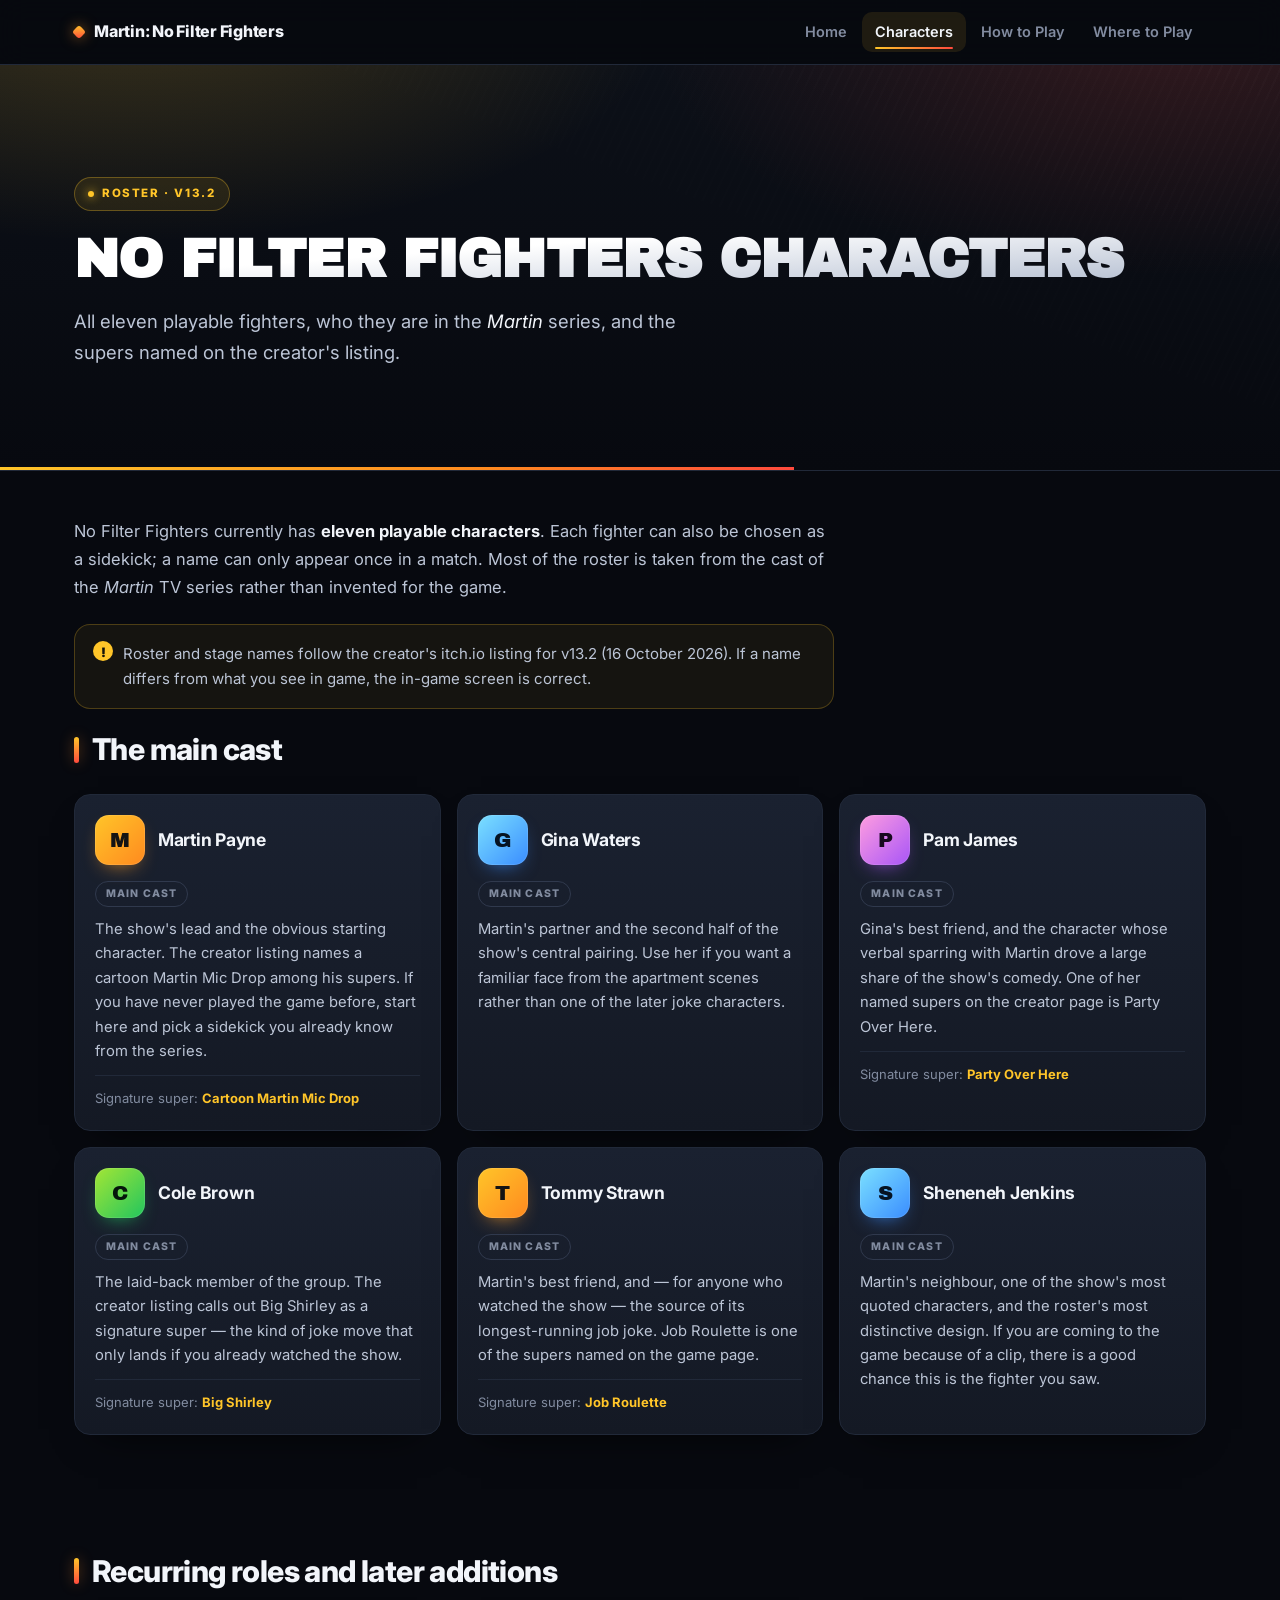
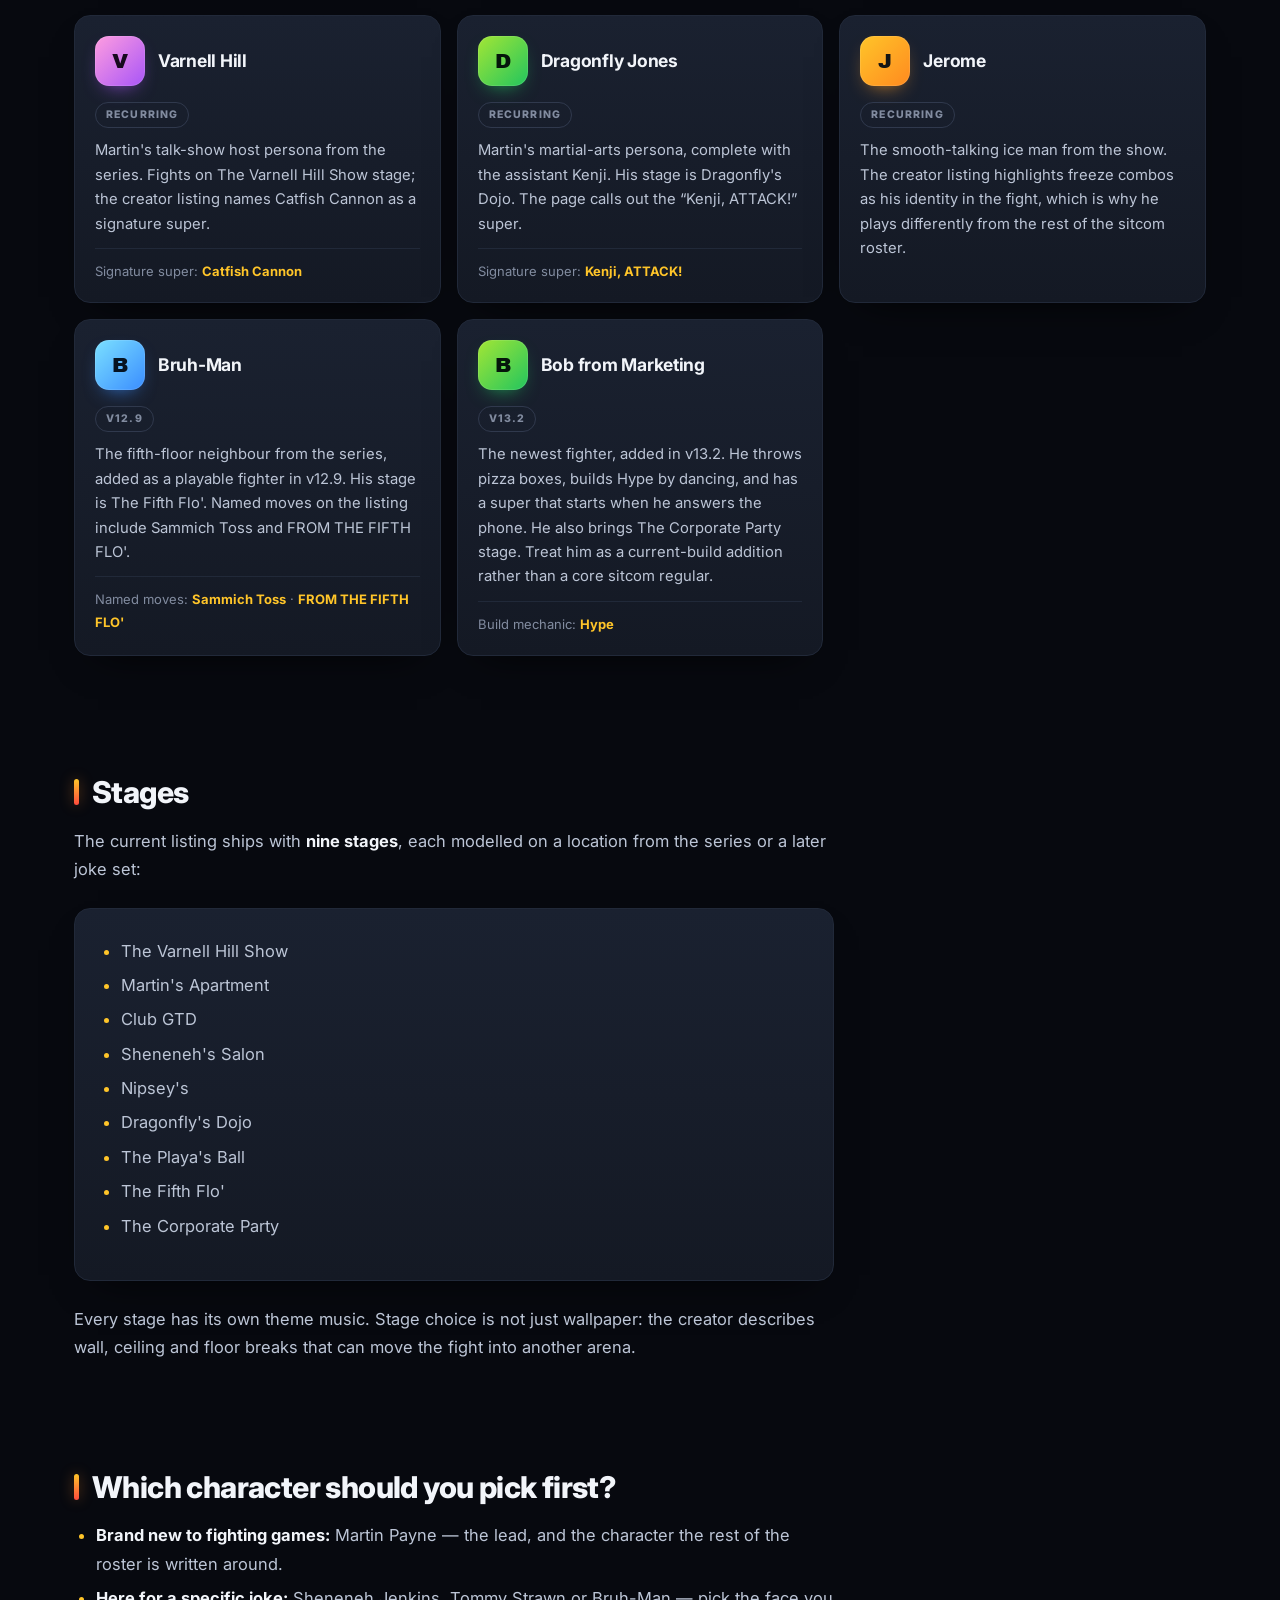
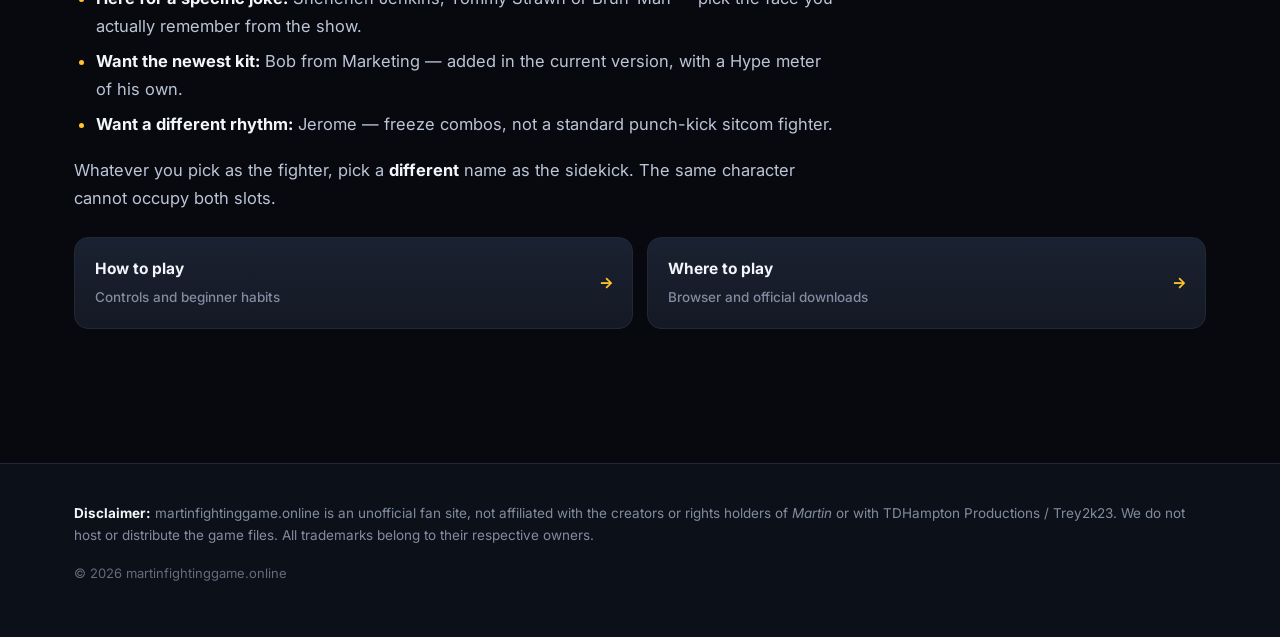
==== commit de0dbddd: "Add hero arena art, OG image, and wider layout layers. Co-authored-by: Cursor <cursoragent@cursor.co" ====
--- a/characters/index.html
+++ b/characters/index.html
@@ -6,9 +6,20 @@
 <title>No Filter Fighters Characters: Full Martin Roster</title>
 <meta name="description" content="All eleven No Filter Fighters characters, who they are in the Martin TV series, and what each one plays like. Full roster list with the stages they fight on.">
 <link rel="canonical" href="https://martinfightinggame.online/characters/">
+<meta property="og:type" content="website">
+<meta property="og:site_name" content="martinfightinggame.online">
+<meta property="og:url" content="https://martinfightinggame.online/characters/">
+<meta property="og:title" content="No Filter Fighters Characters: Full Martin Roster">
+<meta property="og:description" content="All eleven No Filter Fighters characters, who they are in the Martin TV series, and what each one plays like. Full roster list with the stages they fight on.">
+<meta property="og:image" content="https://martinfightinggame.online/og.png">
+<meta property="og:image:width" content="1200">
+<meta property="og:image:height" content="630">
+<meta property="og:image:alt" content="No Filter Fighters – unofficial Martin fan fighting game">
+<meta name="twitter:card" content="summary_large_image">
+<meta name="twitter:image" content="https://martinfightinggame.online/og.png">
 <link rel="preconnect" href="https://fonts.gstatic.com" crossorigin>
 <link rel="stylesheet" href="https://fonts.googleapis.com/css2?family=Archivo+Black&family=Inter:wght@400;500;600;700;800&display=swap">
-<link rel="stylesheet" href="/style.css?v=3">
+<link rel="stylesheet" href="/style.css?v=4">
 </head>
 <body>
 <header class="site-header"><div class="wrap">
--- a/style.css
+++ b/style.css
@@ -230,3 +230,57 @@
   *{transition:none!important}
   .btn:hover,.char-card:hover,.link-card:hover{transform:none}
 }
+
+/* ---------- 英雄区擂台图形 ---------- */
+.hero-grid{display:grid;grid-template-columns:minmax(0,1.04fr) minmax(0,.96fr);
+  gap:44px;align-items:center}
+.hero-copy .lede{max-width:560px}
+.hero-art{justify-self:center;width:100%;max-width:470px}
+.arena{width:100%;height:auto;display:block;overflow:visible;
+  filter:drop-shadow(0 34px 48px rgba(0,0,0,.6))}
+.arena .f1{animation:bob 2.6s ease-in-out infinite}
+.arena .f2{animation:bob 3.2s ease-in-out .35s infinite}
+.arena .spark{transform-box:fill-box;transform-origin:center;opacity:0;
+  animation:spark 2.6s ease-in-out infinite}
+@keyframes bob{0%,100%{transform:translateY(0)}50%{transform:translateY(-5px)}}
+@keyframes spark{0%,58%,100%{opacity:0;transform:scale(.55)}
+                 68%{opacity:1;transform:scale(1)}
+                 86%{opacity:0;transform:scale(1.25)}}
+@media(max-width:900px){
+  .hero-grid{grid-template-columns:1fr;gap:26px}
+  .hero-art{max-width:400px}
+}
+@media(max-width:560px){.hero-art{max-width:320px}}
+@media(prefers-reduced-motion:reduce){
+  .arena .f1,.arena .f2,.arena .spark{animation:none}
+  .arena .spark{opacity:.9}
+}
+
+/* ---------- 宽度分层（追加到文件末尾） ---------- */
+:root{--maxw:1180px;--prose:760px}
+
+/* 正文容器放宽，不再被 .prose 锁死 */
+.wrap.prose{max-width:var(--maxw)}
+
+/* 纯文字块保持易读行长并居中 */
+.wrap.prose > section > :where(p,h2,h3,h4,ul,ol,dl,blockquote){
+  max-width:var(--prose);margin-inline:auto}
+
+/* 卡片 / 提示条 / 表格：中等宽度 */
+.wrap.prose > section > :where(.card,.note,table,.steps){
+  max-width:880px;margin-inline:auto}
+
+/* 结构性网格撑满容器 */
+.wrap.prose > section > :where(.char-grid,.links-grid,.mode){
+  max-width:none}
+
+/* 宽屏下让网格多排一列 */
+.char-grid{grid-template-columns:repeat(auto-fill,minmax(290px,1fr))}
+.mode{grid-template-columns:repeat(2,1fr)}
+.mode-item:first-child:nth-last-child(5){grid-column:1/-1}
+
+@media(max-width:860px){
+  .mode{grid-template-columns:1fr}
+  .wrap.prose > section > *{max-width:none}
+}
+
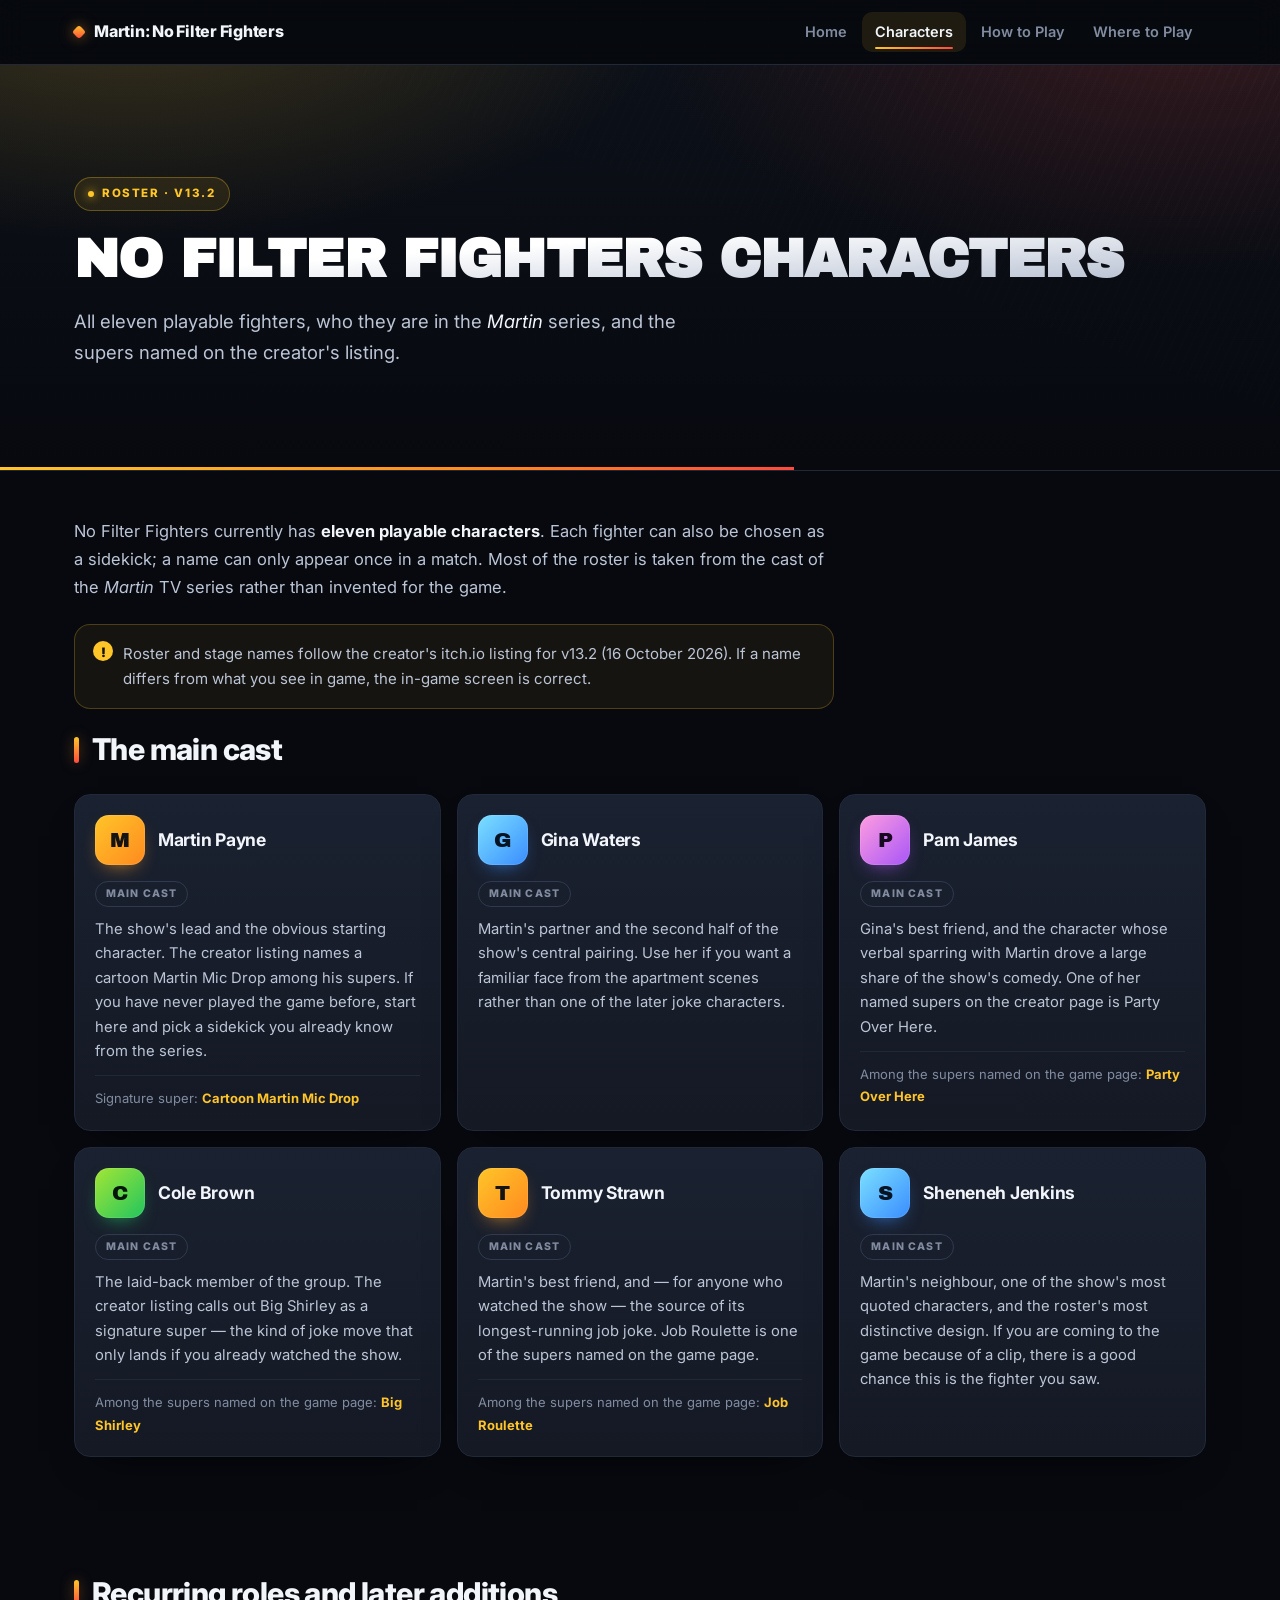
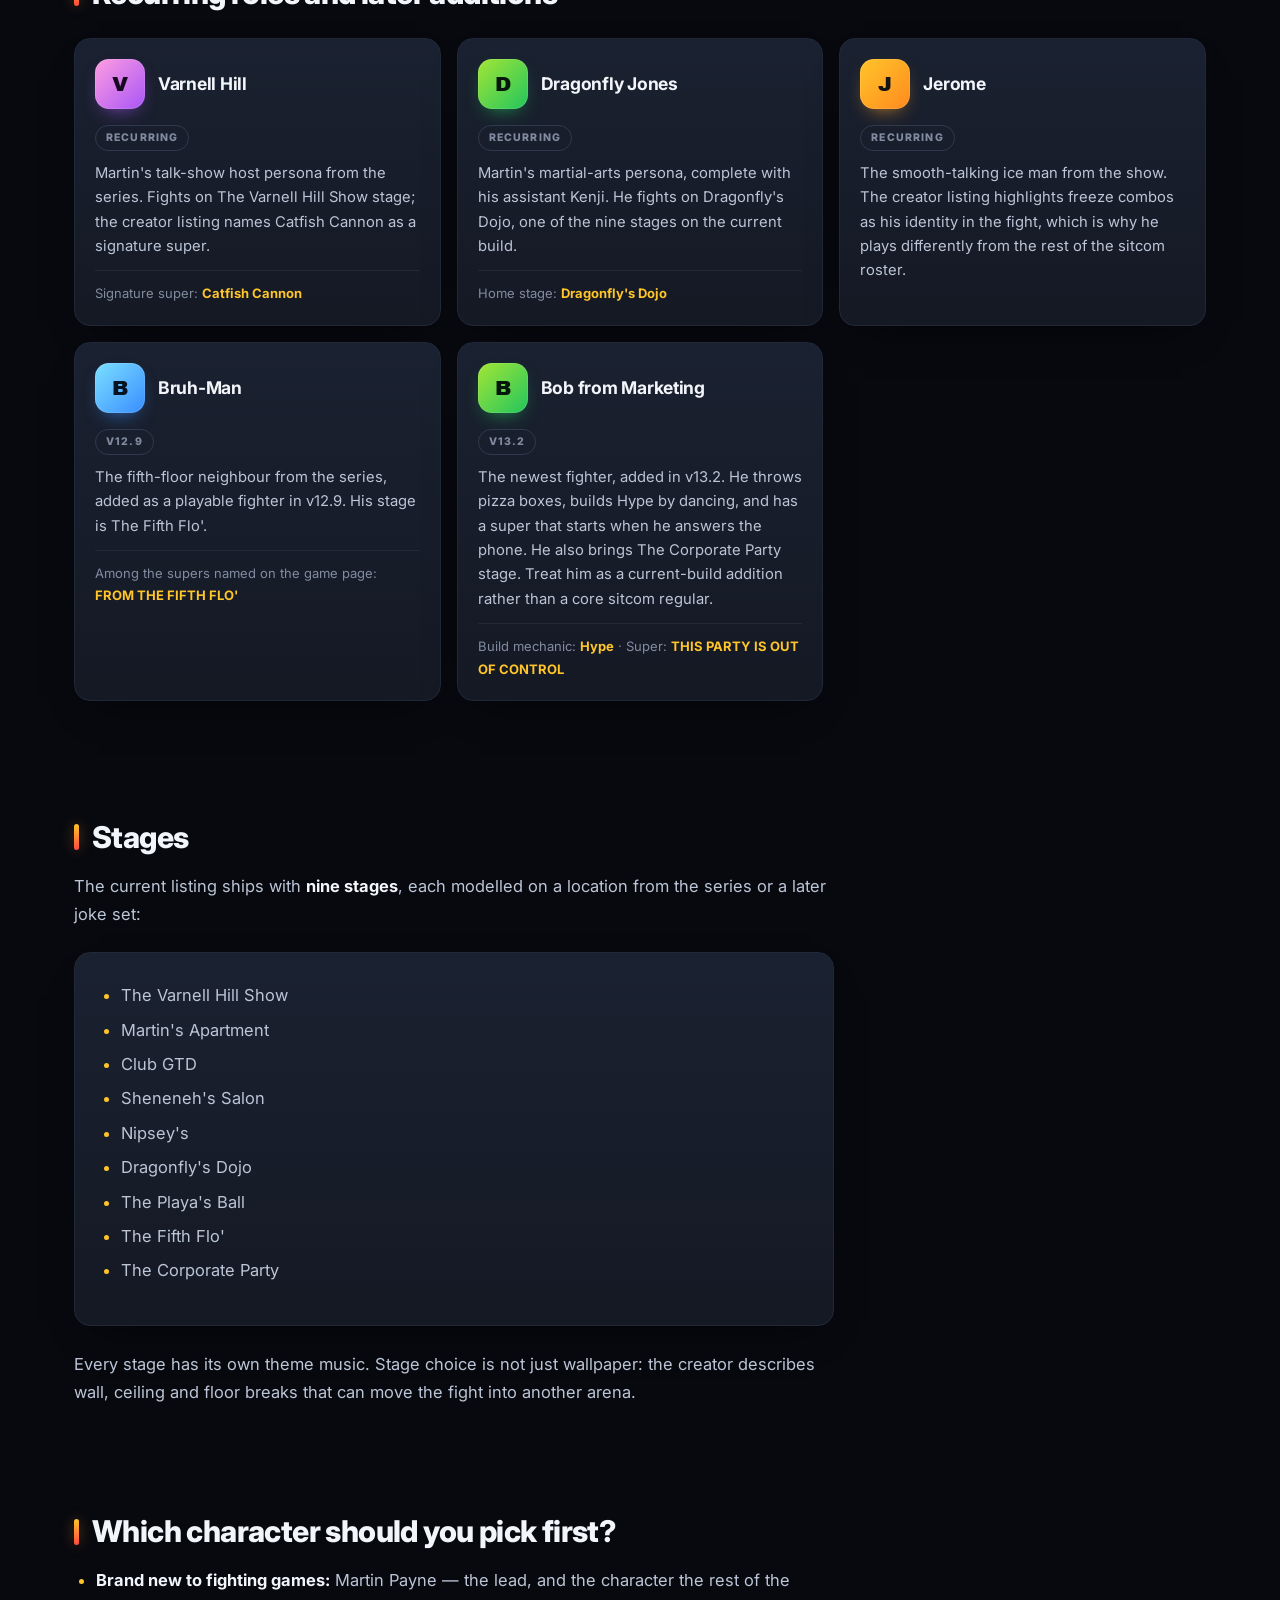
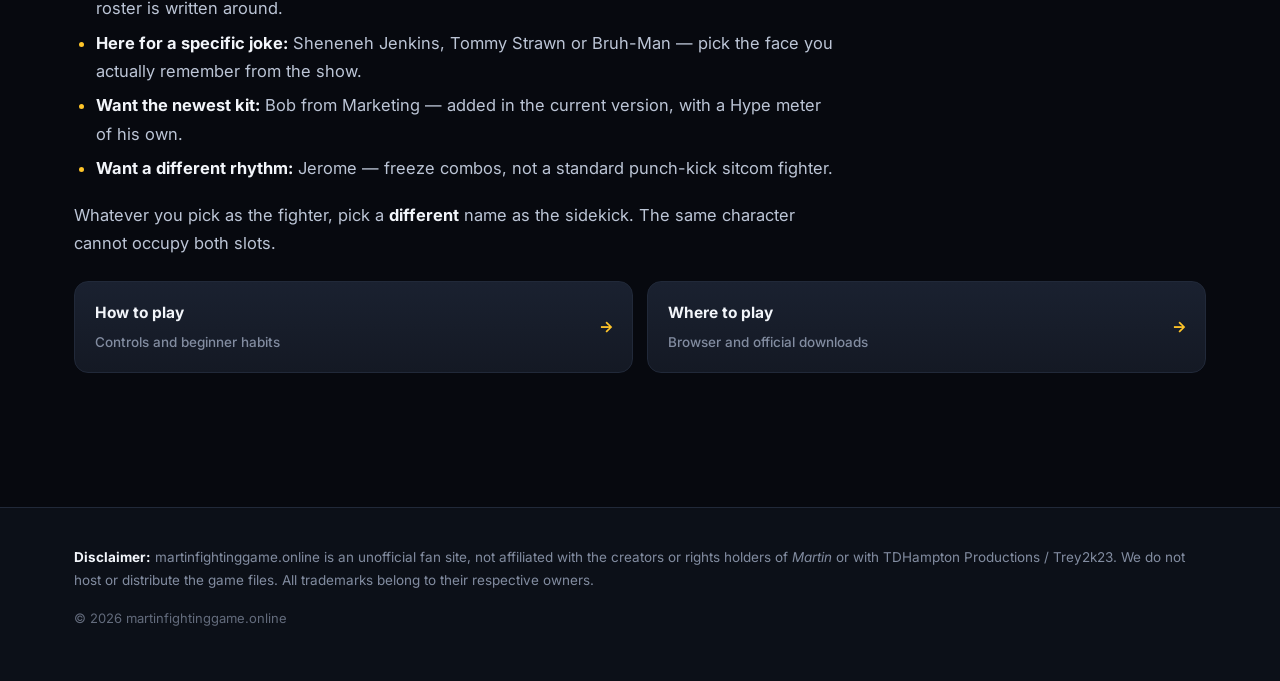
==== commit 5099e7de: "Correct move citations, add sourced how-to details, schema, and favicons. Co-authored-by: Cursor <cu" ====
--- a/characters/index.html
+++ b/characters/index.html
@@ -20,6 +20,9 @@
 <link rel="preconnect" href="https://fonts.gstatic.com" crossorigin>
 <link rel="stylesheet" href="https://fonts.googleapis.com/css2?family=Archivo+Black&family=Inter:wght@400;500;600;700;800&display=swap">
 <link rel="stylesheet" href="/style.css?v=4">
+<link rel="icon" href="/favicon.ico" sizes="32x32">
+<link rel="icon" href="/favicon.svg" type="image/svg+xml">
+<link rel="apple-touch-icon" href="/apple-touch-icon.png">
 </head>
 <body>
 <header class="site-header"><div class="wrap">
@@ -62,19 +65,19 @@
           <div class="char-top"><div class="avatar v3">P</div><h3>Pam James</h3></div>
           <span class="tag">Main cast</span>
           <p>Gina's best friend, and the character whose verbal sparring with Martin drove a large share of the show's comedy. One of her named supers on the creator page is Party Over Here.</p>
-          <span class="super">Signature super: <b>Party Over Here</b></span>
+          <span class="super">Among the supers named on the game page: <b>Party Over Here</b></span>
         </article>
         <article class="char-card">
           <div class="char-top"><div class="avatar v4">C</div><h3>Cole Brown</h3></div>
           <span class="tag">Main cast</span>
           <p>The laid-back member of the group. The creator listing calls out Big Shirley as a signature super — the kind of joke move that only lands if you already watched the show.</p>
-          <span class="super">Signature super: <b>Big Shirley</b></span>
+          <span class="super">Among the supers named on the game page: <b>Big Shirley</b></span>
         </article>
         <article class="char-card">
           <div class="char-top"><div class="avatar">T</div><h3>Tommy Strawn</h3></div>
           <span class="tag">Main cast</span>
           <p>Martin's best friend, and — for anyone who watched the show — the source of its longest-running job joke. Job Roulette is one of the supers named on the game page.</p>
-          <span class="super">Signature super: <b>Job Roulette</b></span>
+          <span class="super">Among the supers named on the game page: <b>Job Roulette</b></span>
         </article>
         <article class="char-card">
           <div class="char-top"><div class="avatar v2">S</div><h3>Sheneneh Jenkins</h3></div>
@@ -98,8 +101,8 @@
         <article class="char-card">
           <div class="char-top"><div class="avatar v4">D</div><h3>Dragonfly Jones</h3></div>
           <span class="tag">Recurring</span>
-          <p>Martin's martial-arts persona, complete with the assistant Kenji. His stage is Dragonfly's Dojo. The page calls out the “Kenji, ATTACK!” super.</p>
-          <span class="super">Signature super: <b>Kenji, ATTACK!</b></span>
+          <p>Martin's martial-arts persona, complete with his assistant Kenji. He fights on Dragonfly's Dojo, one of the nine stages on the current build.</p>
+          <span class="super">Home stage: <b>Dragonfly's Dojo</b></span>
         </article>
         <article class="char-card">
           <div class="char-top"><div class="avatar">J</div><h3>Jerome</h3></div>
@@ -109,14 +112,14 @@
         <article class="char-card">
           <div class="char-top"><div class="avatar v2">B</div><h3>Bruh-Man</h3></div>
           <span class="tag">v12.9</span>
-          <p>The fifth-floor neighbour from the series, added as a playable fighter in v12.9. His stage is The Fifth Flo'. Named moves on the listing include Sammich Toss and FROM THE FIFTH FLO'.</p>
-          <span class="super">Named moves: <b>Sammich Toss</b> · <b>FROM THE FIFTH FLO'</b></span>
+          <p>The fifth-floor neighbour from the series, added as a playable fighter in v12.9. His stage is The Fifth Flo'.</p>
+          <span class="super">Among the supers named on the game page: <b>FROM THE FIFTH FLO'</b></span>
         </article>
         <article class="char-card">
           <div class="char-top"><div class="avatar v4">B</div><h3>Bob from Marketing</h3></div>
           <span class="tag">v13.2</span>
           <p>The newest fighter, added in v13.2. He throws pizza boxes, builds Hype by dancing, and has a super that starts when he answers the phone. He also brings The Corporate Party stage. Treat him as a current-build addition rather than a core sitcom regular.</p>
-          <span class="super">Build mechanic: <b>Hype</b></span>
+          <span class="super">Build mechanic: <b>Hype</b> · Super: <b>THIS PARTY IS OUT OF CONTROL</b></span>
         </article>
       </div>
     </section>
@@ -165,5 +168,25 @@
   <p><strong>Disclaimer:</strong> martinfightinggame.online is an unofficial fan site, not affiliated with the creators or rights holders of <em>Martin</em> or with TDHampton Productions / Trey2k23. We do not host or distribute the game files. All trademarks belong to their respective owners.</p>
   <p class="copy">© 2026 martinfightinggame.online</p>
 </div></footer>
+<script type="application/ld+json">
+{"@context":"https://schema.org","@type":"BreadcrumbList","itemListElement":[
+{"@type":"ListItem","position":1,"name":"Home","item":"https://martinfightinggame.online/"},
+{"@type":"ListItem","position":2,"name":"Characters","item":"https://martinfightinggame.online/characters/"}]}
+</script>
+<script type="application/ld+json">
+{"@context":"https://schema.org","@type":"ItemList","name":"No Filter Fighters roster","numberOfItems":11,"itemListElement":[
+{"@type":"ListItem","position":1,"name":"Martin Payne"},
+{"@type":"ListItem","position":2,"name":"Gina Waters"},
+{"@type":"ListItem","position":3,"name":"Pam James"},
+{"@type":"ListItem","position":4,"name":"Cole Brown"},
+{"@type":"ListItem","position":5,"name":"Tommy Strawn"},
+{"@type":"ListItem","position":6,"name":"Sheneneh Jenkins"},
+{"@type":"ListItem","position":7,"name":"Varnell Hill"},
+{"@type":"ListItem","position":8,"name":"Dragonfly Jones"},
+{"@type":"ListItem","position":9,"name":"Jerome"},
+{"@type":"ListItem","position":10,"name":"Bruh-Man"},
+{"@type":"ListItem","position":11,"name":"Bob from Marketing"}
+]}
+</script>
 </body>
 </html>
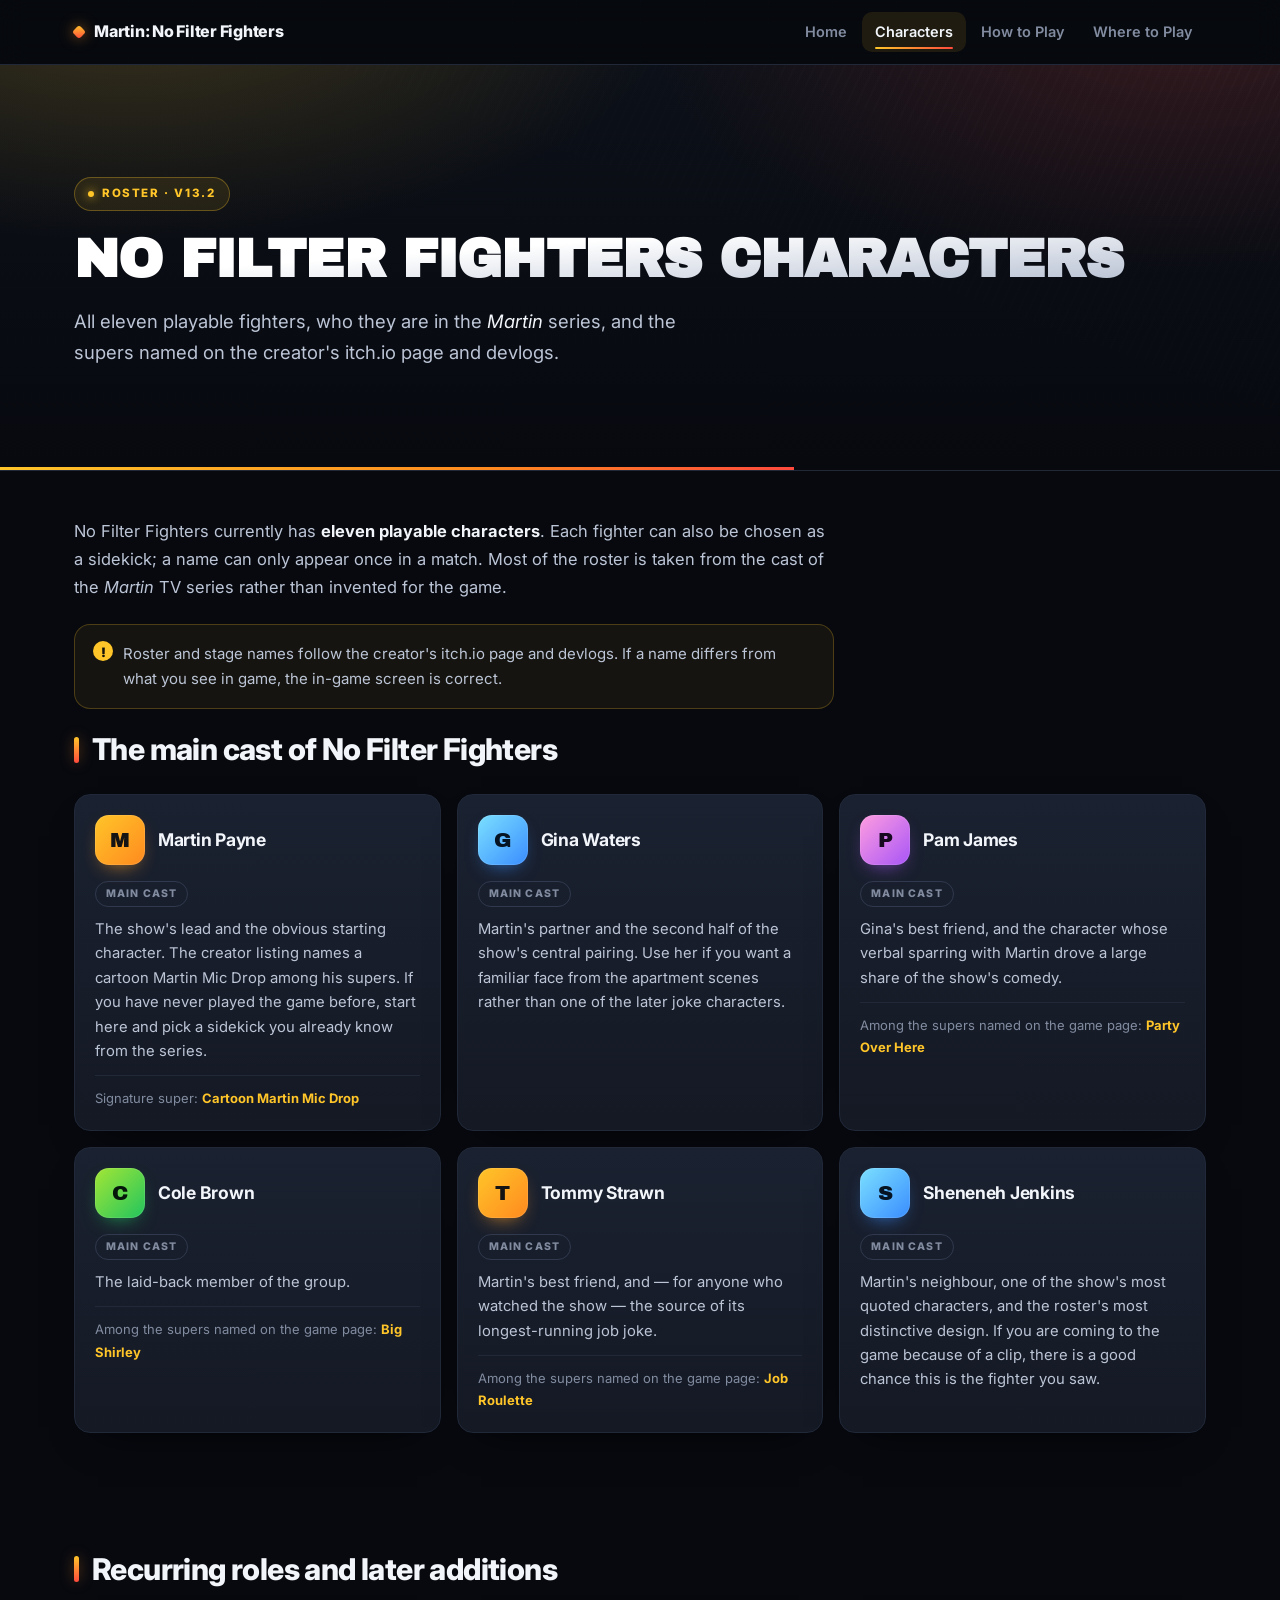
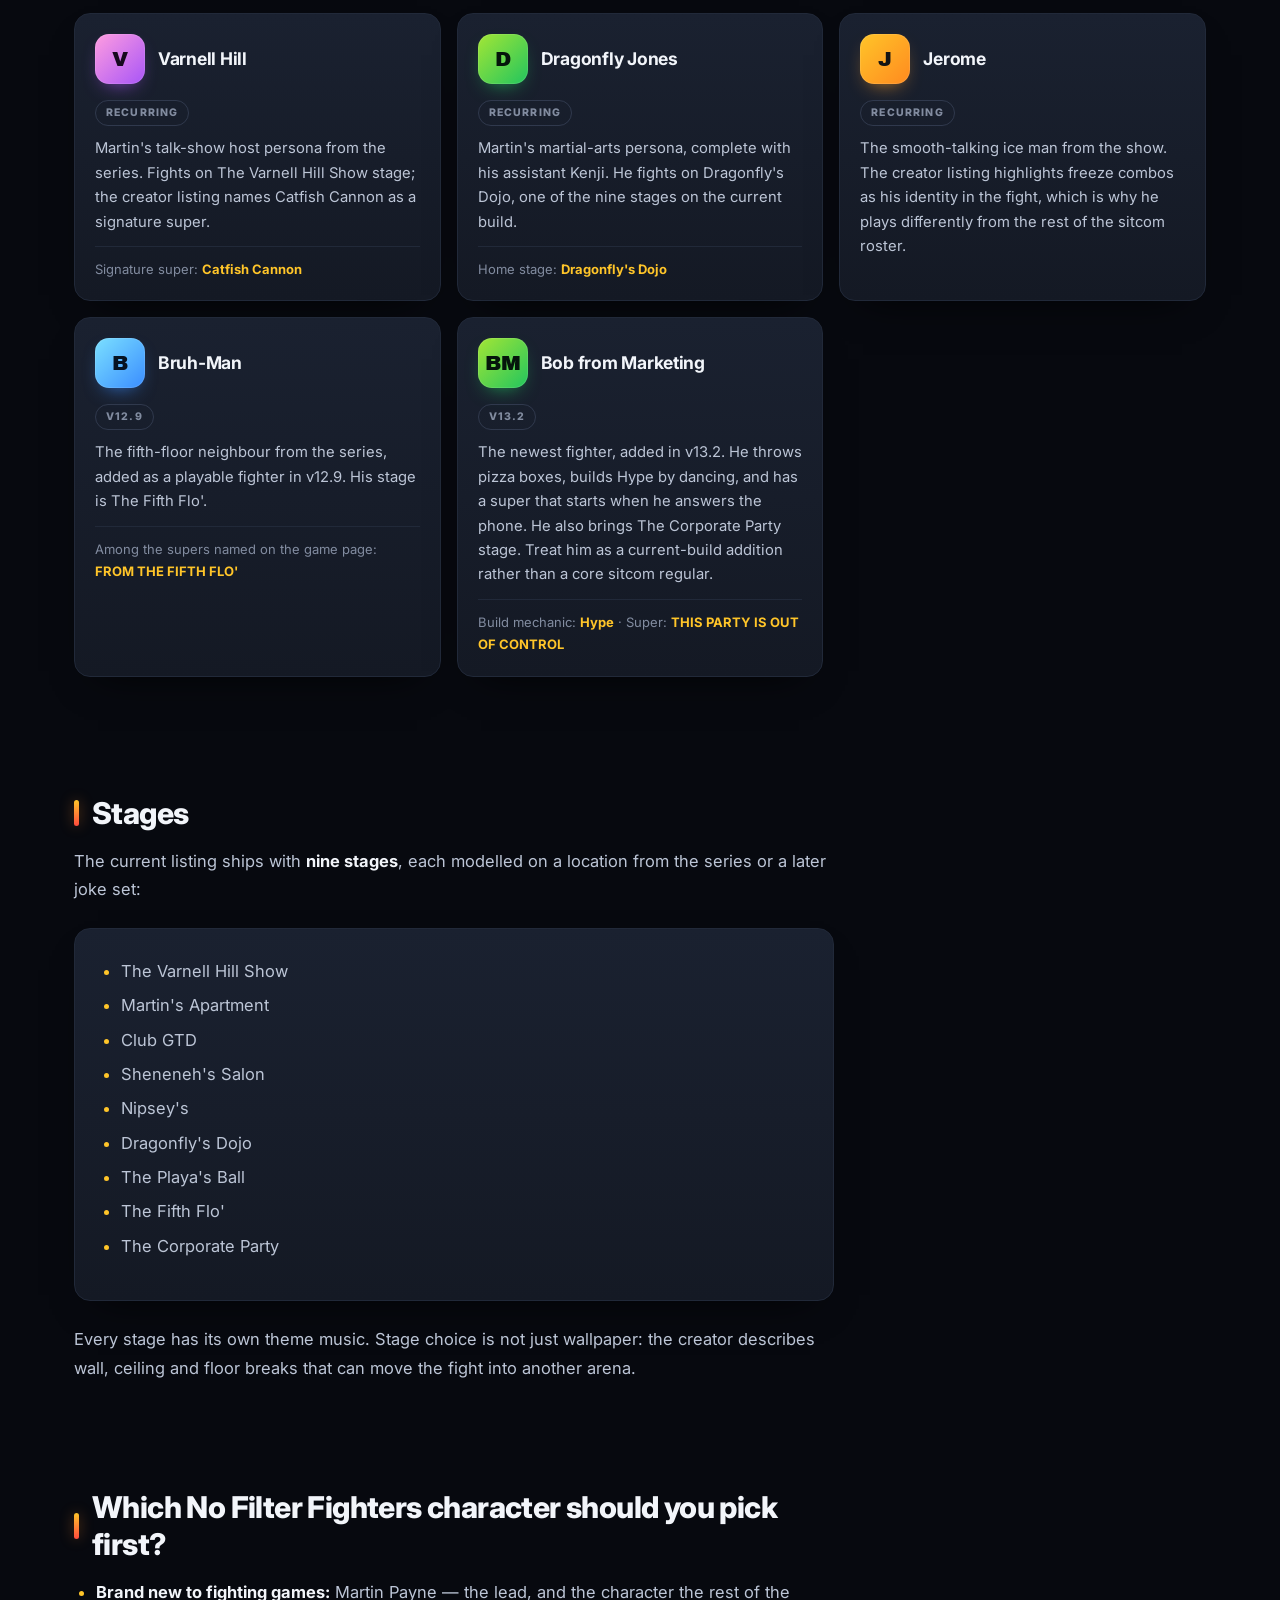
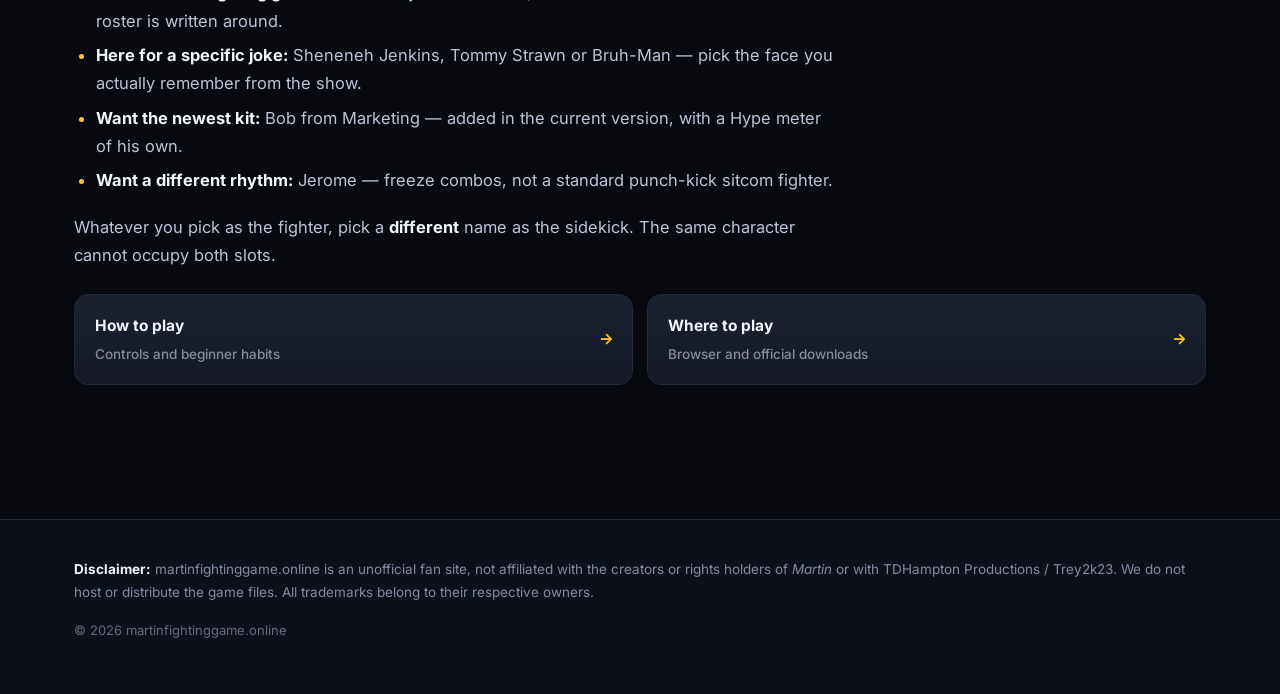
==== commit 0a23ea16: "Fix character-page attributions, headings, and Bob avatar. Co-authored-by: Cursor <cursoragent@curso" ====
--- a/characters/index.html
+++ b/characters/index.html
@@ -39,15 +39,15 @@
   <section class="page-hero"><div class="wrap">
     <span class="eyebrow">Roster · v13.2</span>
     <h1>No Filter Fighters Characters</h1>
-    <p class="lede">All eleven playable fighters, who they are in the <em>Martin</em> series, and the supers named on the creator's listing.</p>
+    <p class="lede">All eleven playable fighters, who they are in the <em>Martin</em> series, and the supers named on the creator's itch.io page and devlogs.</p>
   </div></section>
 
   <div class="wrap">
     <section>
       <div class="prose">
       <p>No Filter Fighters currently has <strong>eleven playable characters</strong>. Each fighter can also be chosen as a sidekick; a name can only appear once in a match. Most of the roster is taken from the cast of the <em>Martin</em> TV series rather than invented for the game.</p>
-      <p class="note">Roster and stage names follow the creator's itch.io listing for v13.2 (16 October 2026). If a name differs from what you see in game, the in-game screen is correct.</p>
-      <h2>The main cast</h2>
+      <p class="note">Roster and stage names follow the creator's itch.io page and devlogs. If a name differs from what you see in game, the in-game screen is correct.</p>
+      <h2>The main cast of No Filter Fighters</h2>
       </div>
       <div class="char-grid">
         <article class="char-card">
@@ -64,19 +64,19 @@
         <article class="char-card">
           <div class="char-top"><div class="avatar v3">P</div><h3>Pam James</h3></div>
           <span class="tag">Main cast</span>
-          <p>Gina's best friend, and the character whose verbal sparring with Martin drove a large share of the show's comedy. One of her named supers on the creator page is Party Over Here.</p>
+          <p>Gina's best friend, and the character whose verbal sparring with Martin drove a large share of the show's comedy.</p>
           <span class="super">Among the supers named on the game page: <b>Party Over Here</b></span>
         </article>
         <article class="char-card">
           <div class="char-top"><div class="avatar v4">C</div><h3>Cole Brown</h3></div>
           <span class="tag">Main cast</span>
-          <p>The laid-back member of the group. The creator listing calls out Big Shirley as a signature super — the kind of joke move that only lands if you already watched the show.</p>
+          <p>The laid-back member of the group.</p>
           <span class="super">Among the supers named on the game page: <b>Big Shirley</b></span>
         </article>
         <article class="char-card">
           <div class="char-top"><div class="avatar">T</div><h3>Tommy Strawn</h3></div>
           <span class="tag">Main cast</span>
-          <p>Martin's best friend, and — for anyone who watched the show — the source of its longest-running job joke. Job Roulette is one of the supers named on the game page.</p>
+          <p>Martin's best friend, and — for anyone who watched the show — the source of its longest-running job joke.</p>
           <span class="super">Among the supers named on the game page: <b>Job Roulette</b></span>
         </article>
         <article class="char-card">
@@ -116,7 +116,7 @@
           <span class="super">Among the supers named on the game page: <b>FROM THE FIFTH FLO'</b></span>
         </article>
         <article class="char-card">
-          <div class="char-top"><div class="avatar v4">B</div><h3>Bob from Marketing</h3></div>
+          <div class="char-top"><div class="avatar v4">BM</div><h3>Bob from Marketing</h3></div>
           <span class="tag">v13.2</span>
           <p>The newest fighter, added in v13.2. He throws pizza boxes, builds Hype by dancing, and has a super that starts when he answers the phone. He also brings The Corporate Party stage. Treat him as a current-build addition rather than a core sitcom regular.</p>
           <span class="super">Build mechanic: <b>Hype</b> · Super: <b>THIS PARTY IS OUT OF CONTROL</b></span>
@@ -147,7 +147,7 @@
 
     <section>
       <div class="prose">
-      <h2>Which character should you pick first?</h2>
+      <h2>Which No Filter Fighters character should you pick first?</h2>
       <ul>
         <li><strong>Brand new to fighting games:</strong> Martin Payne — the lead, and the character the rest of the roster is written around.</li>
         <li><strong>Here for a specific joke:</strong> Sheneneh Jenkins, Tommy Strawn or Bruh-Man — pick the face you actually remember from the show.</li>
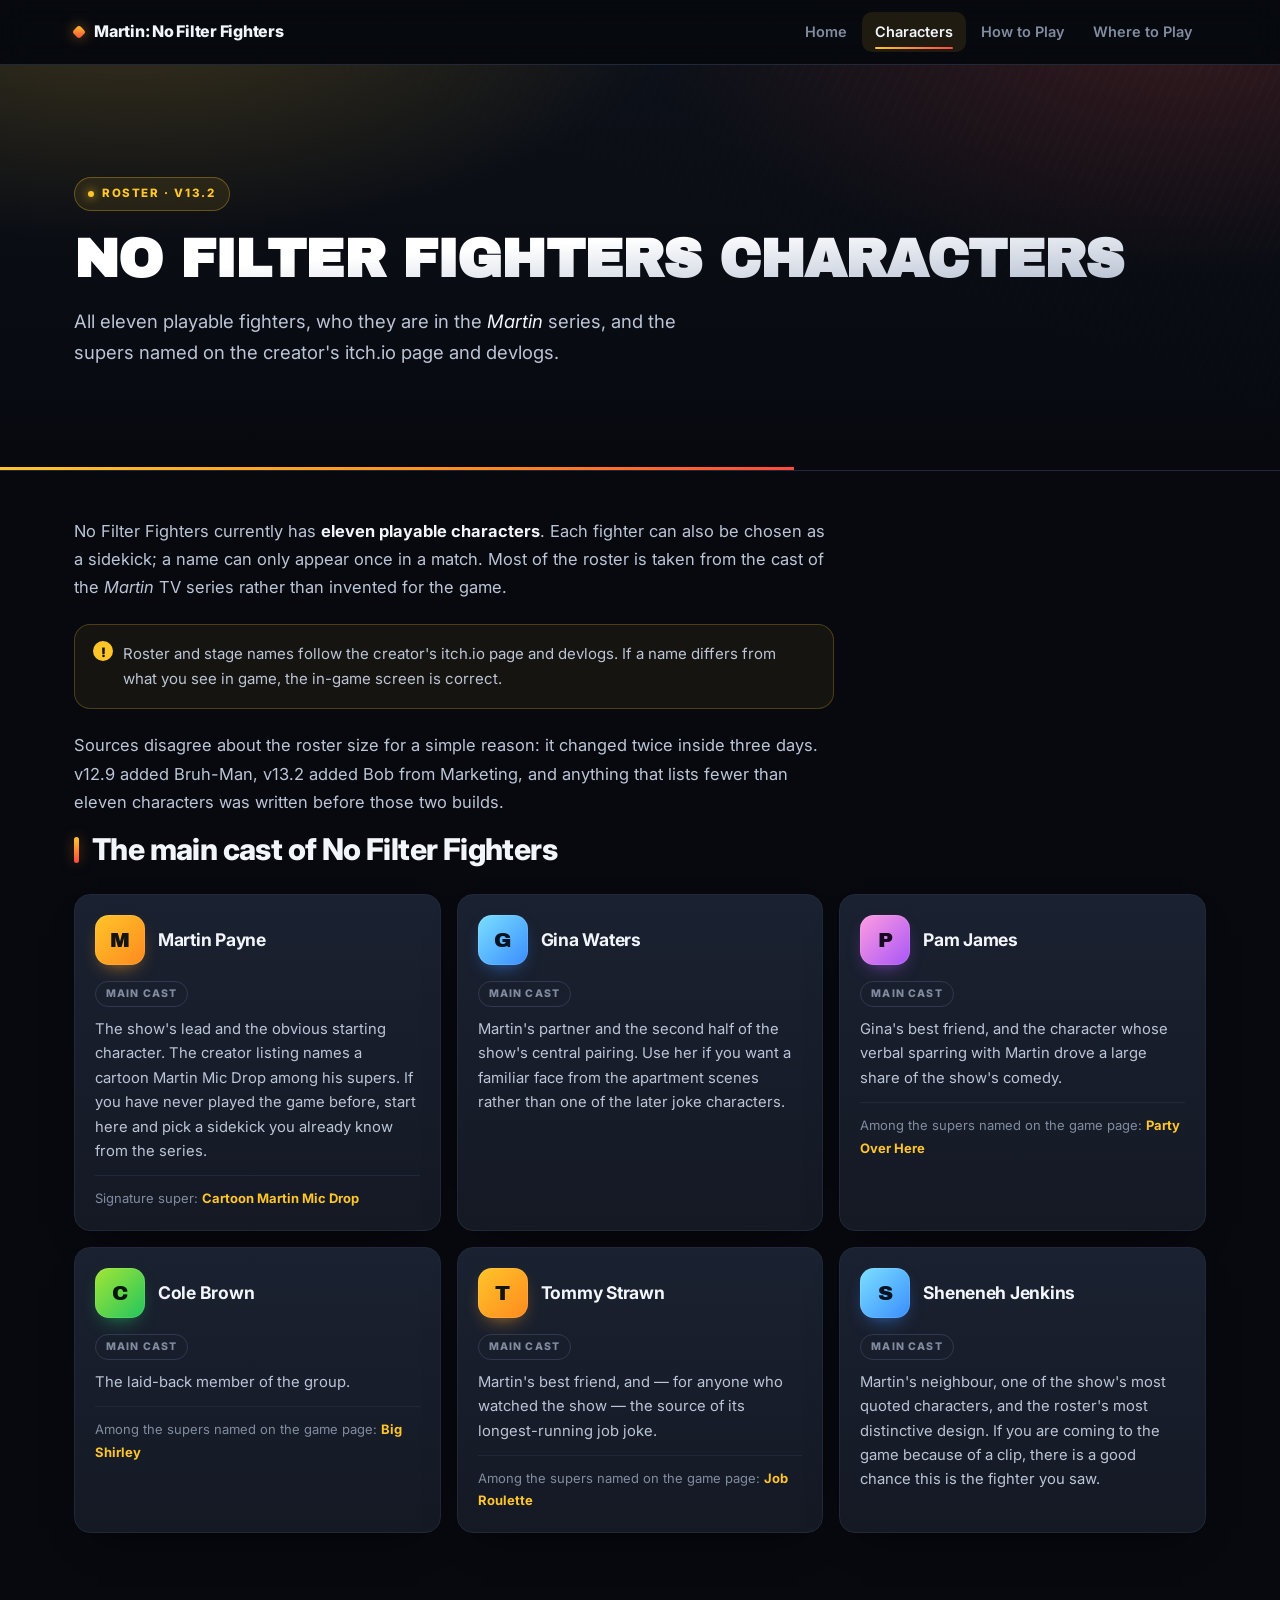
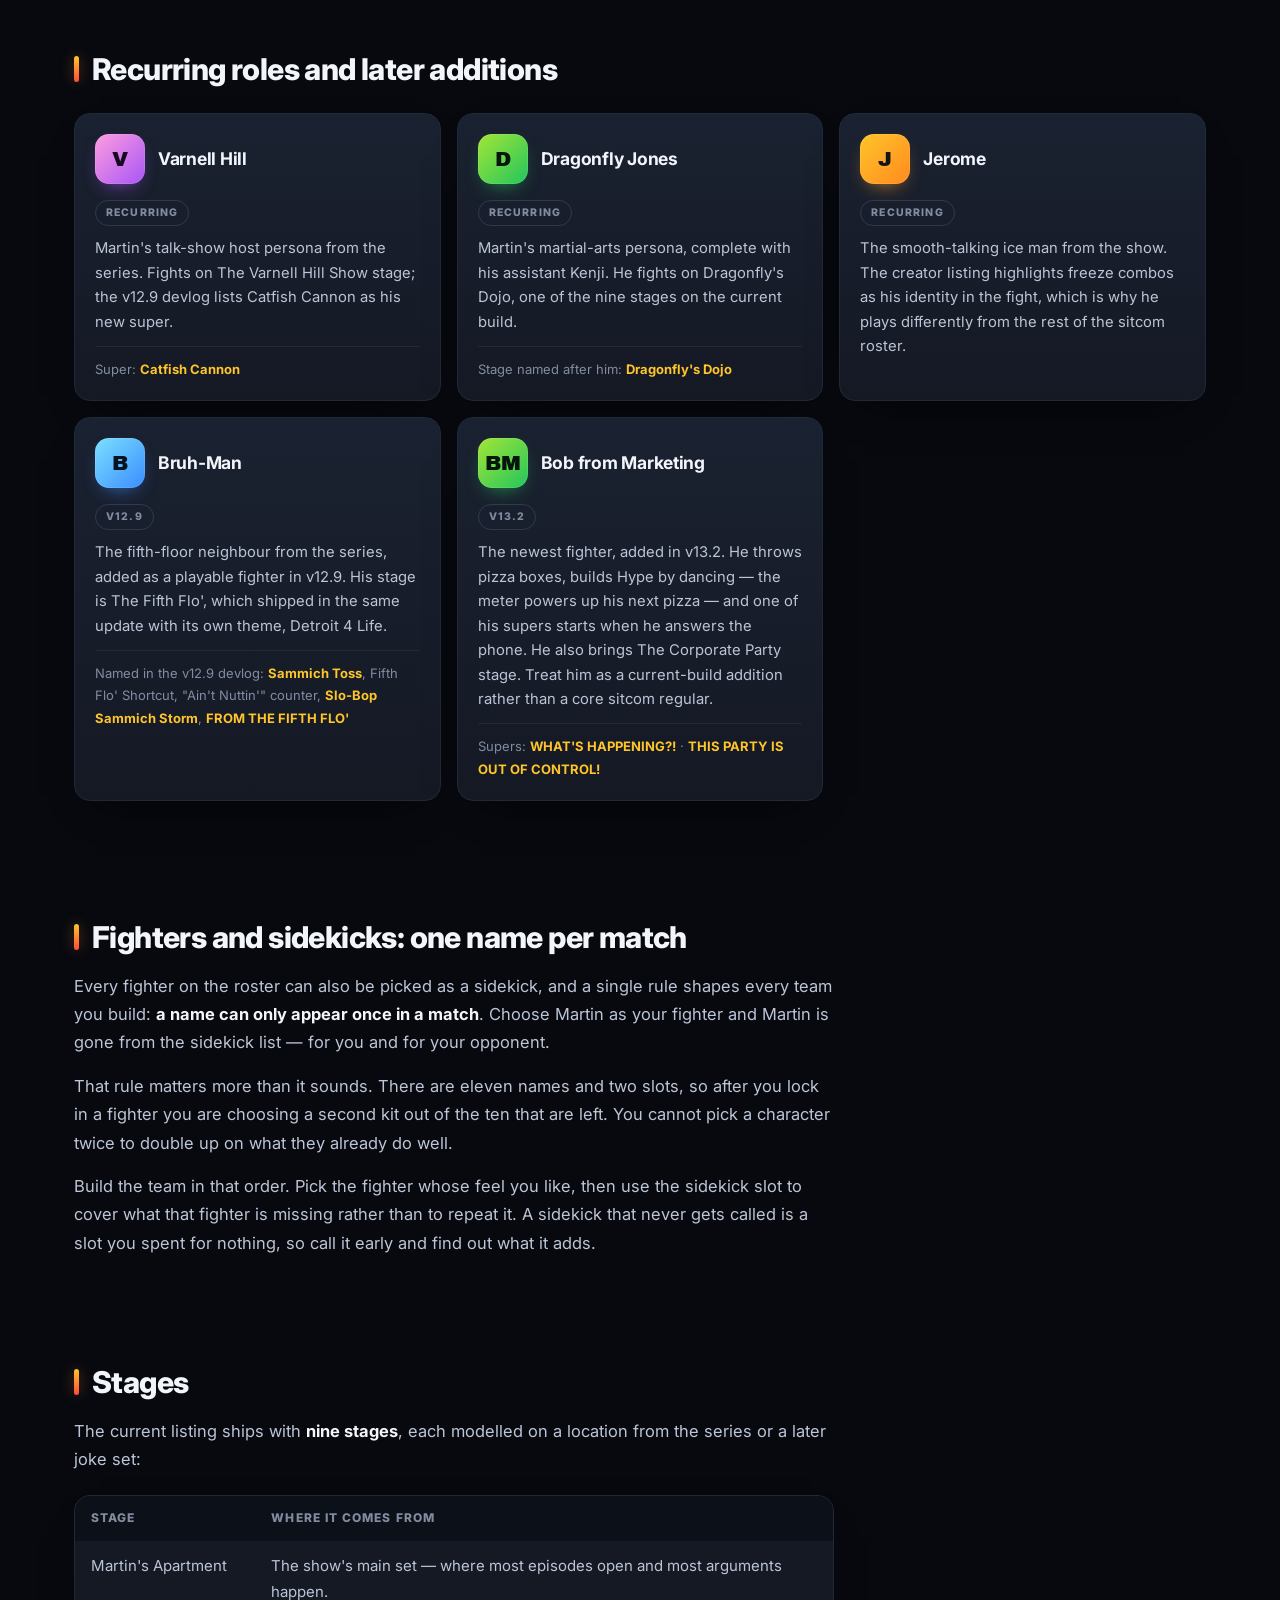
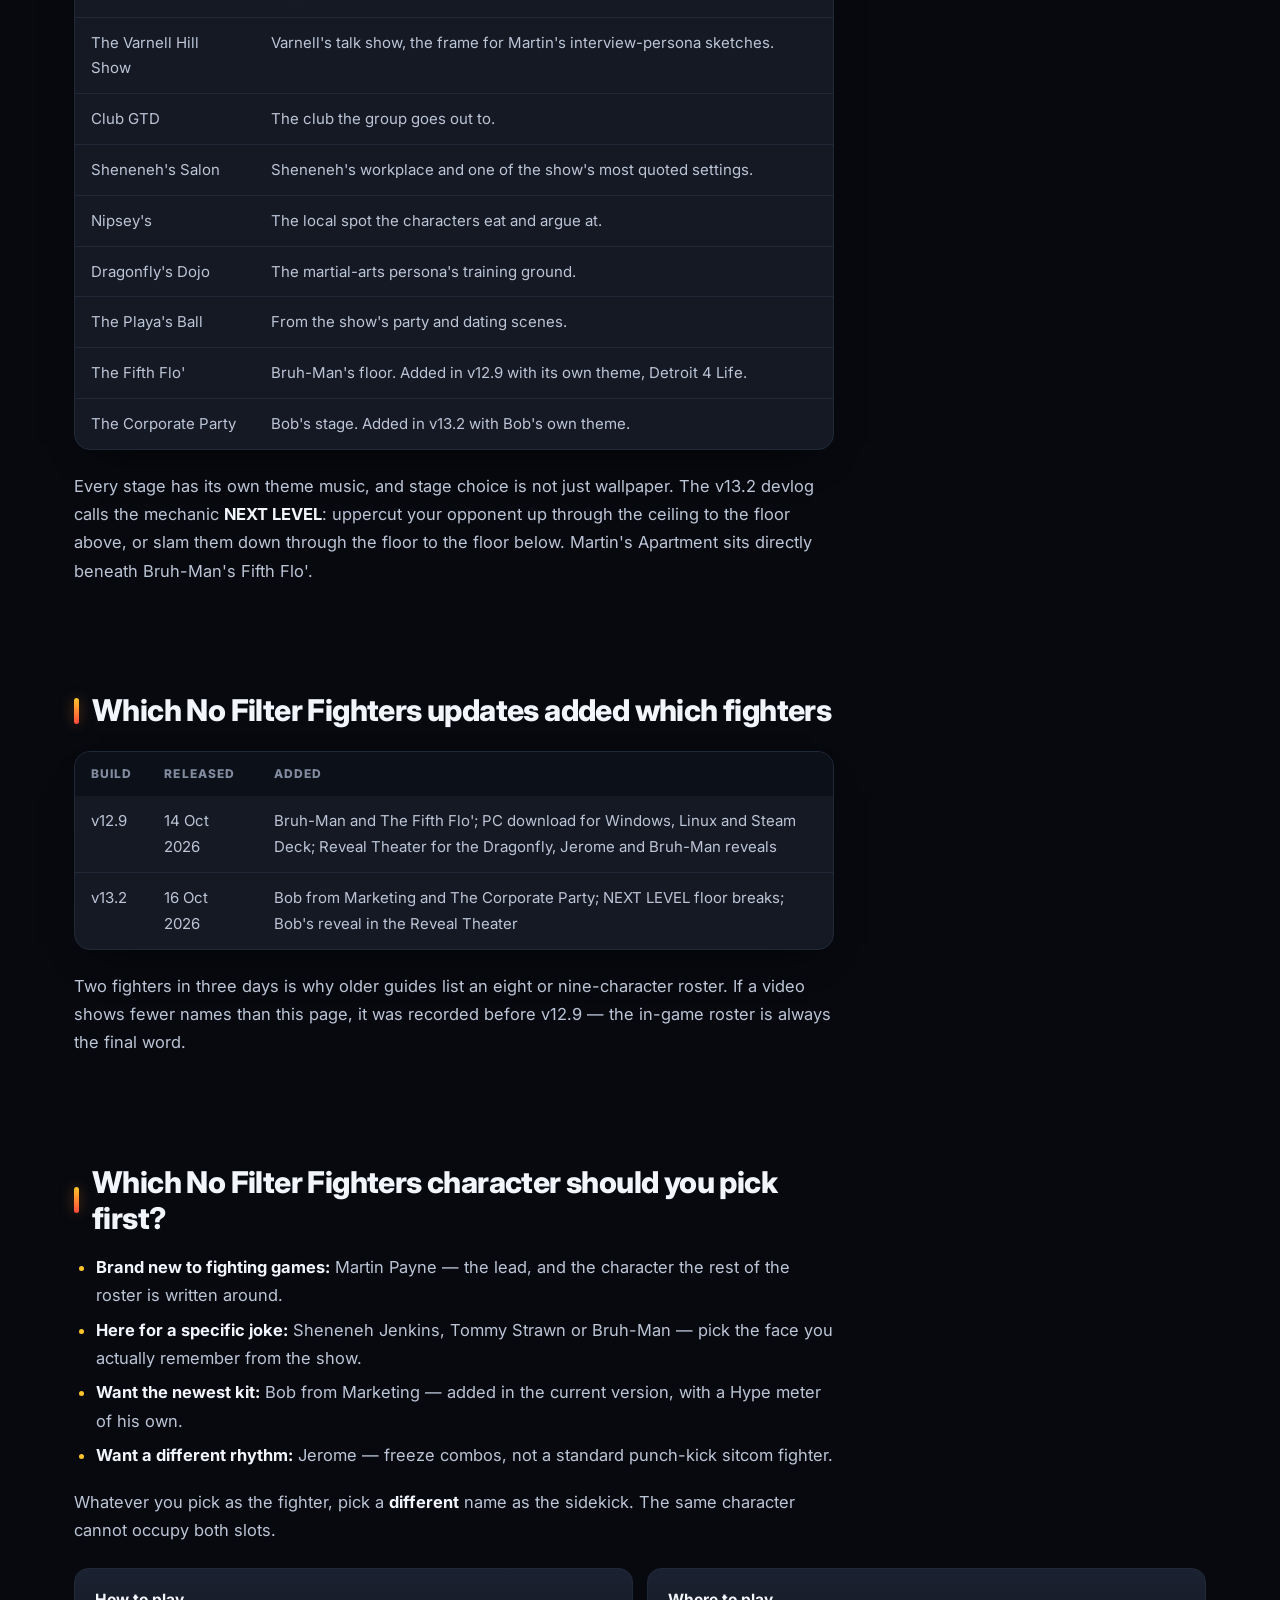
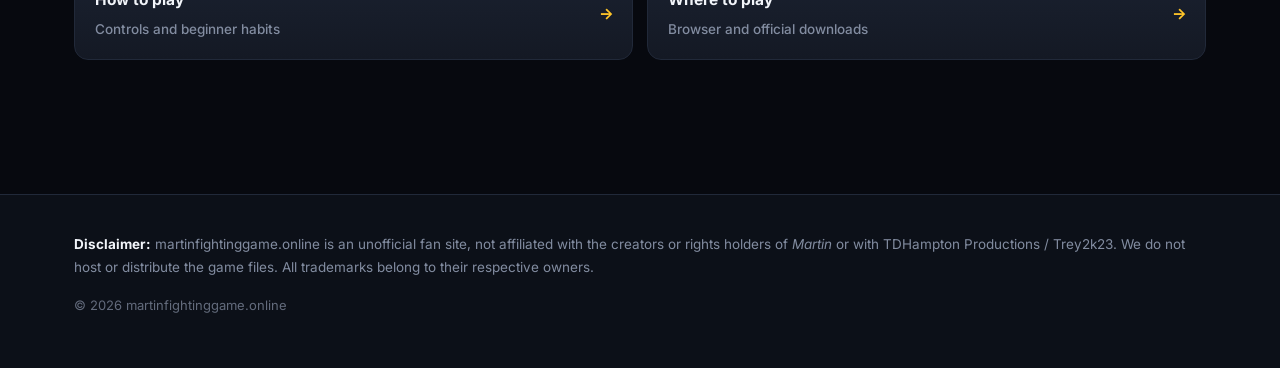
==== commit 264687bf: "Restore Bruh-Man and Bob move names from the itch.io devlogs. Co-authored-by: Cursor <cursoragent@cu" ====
--- a/characters/index.html
+++ b/characters/index.html
@@ -47,6 +47,7 @@
       <div class="prose">
       <p>No Filter Fighters currently has <strong>eleven playable characters</strong>. Each fighter can also be chosen as a sidekick; a name can only appear once in a match. Most of the roster is taken from the cast of the <em>Martin</em> TV series rather than invented for the game.</p>
       <p class="note">Roster and stage names follow the creator's itch.io page and devlogs. If a name differs from what you see in game, the in-game screen is correct.</p>
+      <p>Sources disagree about the roster size for a simple reason: it changed twice inside three days. v12.9 added Bruh-Man, v13.2 added Bob from Marketing, and anything that lists fewer than eleven characters was written before those two builds.</p>
       <h2>The main cast of No Filter Fighters</h2>
       </div>
       <div class="char-grid">
@@ -95,14 +96,14 @@
         <article class="char-card">
           <div class="char-top"><div class="avatar v3">V</div><h3>Varnell Hill</h3></div>
           <span class="tag">Recurring</span>
-          <p>Martin's talk-show host persona from the series. Fights on The Varnell Hill Show stage; the creator listing names Catfish Cannon as a signature super.</p>
-          <span class="super">Signature super: <b>Catfish Cannon</b></span>
+          <p>Martin's talk-show host persona from the series. Fights on The Varnell Hill Show stage; the v12.9 devlog lists Catfish Cannon as his new super.</p>
+          <span class="super">Super: <b>Catfish Cannon</b></span>
         </article>
         <article class="char-card">
           <div class="char-top"><div class="avatar v4">D</div><h3>Dragonfly Jones</h3></div>
           <span class="tag">Recurring</span>
           <p>Martin's martial-arts persona, complete with his assistant Kenji. He fights on Dragonfly's Dojo, one of the nine stages on the current build.</p>
-          <span class="super">Home stage: <b>Dragonfly's Dojo</b></span>
+          <span class="super">Stage named after him: <b>Dragonfly's Dojo</b></span>
         </article>
         <article class="char-card">
           <div class="char-top"><div class="avatar">J</div><h3>Jerome</h3></div>
@@ -112,15 +113,24 @@
         <article class="char-card">
           <div class="char-top"><div class="avatar v2">B</div><h3>Bruh-Man</h3></div>
           <span class="tag">v12.9</span>
-          <p>The fifth-floor neighbour from the series, added as a playable fighter in v12.9. His stage is The Fifth Flo'.</p>
-          <span class="super">Among the supers named on the game page: <b>FROM THE FIFTH FLO'</b></span>
+          <p>The fifth-floor neighbour from the series, added as a playable fighter in v12.9. His stage is The Fifth Flo', which shipped in the same update with its own theme, Detroit 4 Life.</p>
+          <span class="super">Named in the v12.9 devlog: <b>Sammich Toss</b>, Fifth Flo' Shortcut, "Ain't Nuttin'" counter, <b>Slo-Bop Sammich Storm</b>, <b>FROM THE FIFTH FLO'</b></span>
         </article>
         <article class="char-card">
           <div class="char-top"><div class="avatar v4">BM</div><h3>Bob from Marketing</h3></div>
           <span class="tag">v13.2</span>
-          <p>The newest fighter, added in v13.2. He throws pizza boxes, builds Hype by dancing, and has a super that starts when he answers the phone. He also brings The Corporate Party stage. Treat him as a current-build addition rather than a core sitcom regular.</p>
-          <span class="super">Build mechanic: <b>Hype</b> · Super: <b>THIS PARTY IS OUT OF CONTROL</b></span>
-        </article>
+          <p>The newest fighter, added in v13.2. He throws pizza boxes, builds Hype by dancing — the meter powers up his next pizza — and one of his supers starts when he answers the phone. He also brings The Corporate Party stage. Treat him as a current-build addition rather than a core sitcom regular.</p>
+          <span class="super">Supers: <b>WHAT'S HAPPENING?!</b> · <b>THIS PARTY IS OUT OF CONTROL!</b></span>
+        </article>
+      </div>
+    </section>
+
+    <section>
+      <div class="prose">
+      <h2>Fighters and sidekicks: one name per match</h2>
+      <p>Every fighter on the roster can also be picked as a sidekick, and a single rule shapes every team you build: <strong>a name can only appear once in a match</strong>. Choose Martin as your fighter and Martin is gone from the sidekick list — for you and for your opponent.</p>
+      <p>That rule matters more than it sounds. There are eleven names and two slots, so after you lock in a fighter you are choosing a second kit out of the ten that are left. You cannot pick a character twice to double up on what they already do well.</p>
+      <p>Build the team in that order. Pick the fighter whose feel you like, then use the sidekick slot to cover what that fighter is missing rather than to repeat it. A sidekick that never gets called is a slot you spent for nothing, so call it early and find out what it adds.</p>
       </div>
     </section>
 
@@ -128,20 +138,37 @@
       <div class="prose">
       <h2>Stages</h2>
       <p>The current listing ships with <strong>nine stages</strong>, each modelled on a location from the series or a later joke set:</p>
-      <div class="card">
-        <ul>
-          <li>The Varnell Hill Show</li>
-          <li>Martin's Apartment</li>
-          <li>Club GTD</li>
-          <li>Sheneneh's Salon</li>
-          <li>Nipsey's</li>
-          <li>Dragonfly's Dojo</li>
-          <li>The Playa's Ball</li>
-          <li>The Fifth Flo'</li>
-          <li>The Corporate Party</li>
-        </ul>
-      </div>
-      <p>Every stage has its own theme music. Stage choice is not just wallpaper: the creator describes wall, ceiling and floor breaks that can move the fight into another arena.</p>
+      <table>
+        <thead><tr><th>Stage</th><th>Where it comes from</th></tr></thead>
+        <tbody>
+          <tr><td>Martin's Apartment</td><td>The show's main set — where most episodes open and most arguments happen.</td></tr>
+          <tr><td>The Varnell Hill Show</td><td>Varnell's talk show, the frame for Martin's interview-persona sketches.</td></tr>
+          <tr><td>Club GTD</td><td>The club the group goes out to.</td></tr>
+          <tr><td>Sheneneh's Salon</td><td>Sheneneh's workplace and one of the show's most quoted settings.</td></tr>
+          <tr><td>Nipsey's</td><td>The local spot the characters eat and argue at.</td></tr>
+          <tr><td>Dragonfly's Dojo</td><td>The martial-arts persona's training ground.</td></tr>
+          <tr><td>The Playa's Ball</td><td>From the show's party and dating scenes.</td></tr>
+          <tr><td>The Fifth Flo'</td><td>Bruh-Man's floor. Added in v12.9 with its own theme, Detroit 4 Life.</td></tr>
+          <tr><td>The Corporate Party</td><td>Bob's stage. Added in v13.2 with Bob's own theme.</td></tr>
+        </tbody>
+      </table>
+      <p>Every stage has its own theme music, and stage choice is not just wallpaper. The v13.2 devlog calls the mechanic <strong>NEXT LEVEL</strong>: uppercut your opponent up through the ceiling to the floor above, or slam them down through the floor to the floor below. Martin's Apartment sits directly beneath Bruh-Man's Fifth Flo'.</p>
+      </div>
+    </section>
+
+    <section>
+      <div class="prose">
+        <h2>Which No Filter Fighters updates added which fighters</h2>
+        <table>
+          <thead><tr><th>Build</th><th>Released</th><th>Added</th></tr></thead>
+          <tbody>
+            <tr><td>v12.9</td><td>14 Oct 2026</td>
+                <td>Bruh-Man and The Fifth Flo'; PC download for Windows, Linux and Steam Deck; Reveal Theater for the Dragonfly, Jerome and Bruh-Man reveals</td></tr>
+            <tr><td>v13.2</td><td>16 Oct 2026</td>
+                <td>Bob from Marketing and The Corporate Party; NEXT LEVEL floor breaks; Bob's reveal in the Reveal Theater</td></tr>
+          </tbody>
+        </table>
+        <p>Two fighters in three days is why older guides list an eight or nine-character roster. If a video shows fewer names than this page, it was recorded before v12.9 — the in-game roster is always the final word.</p>
       </div>
     </section>
 
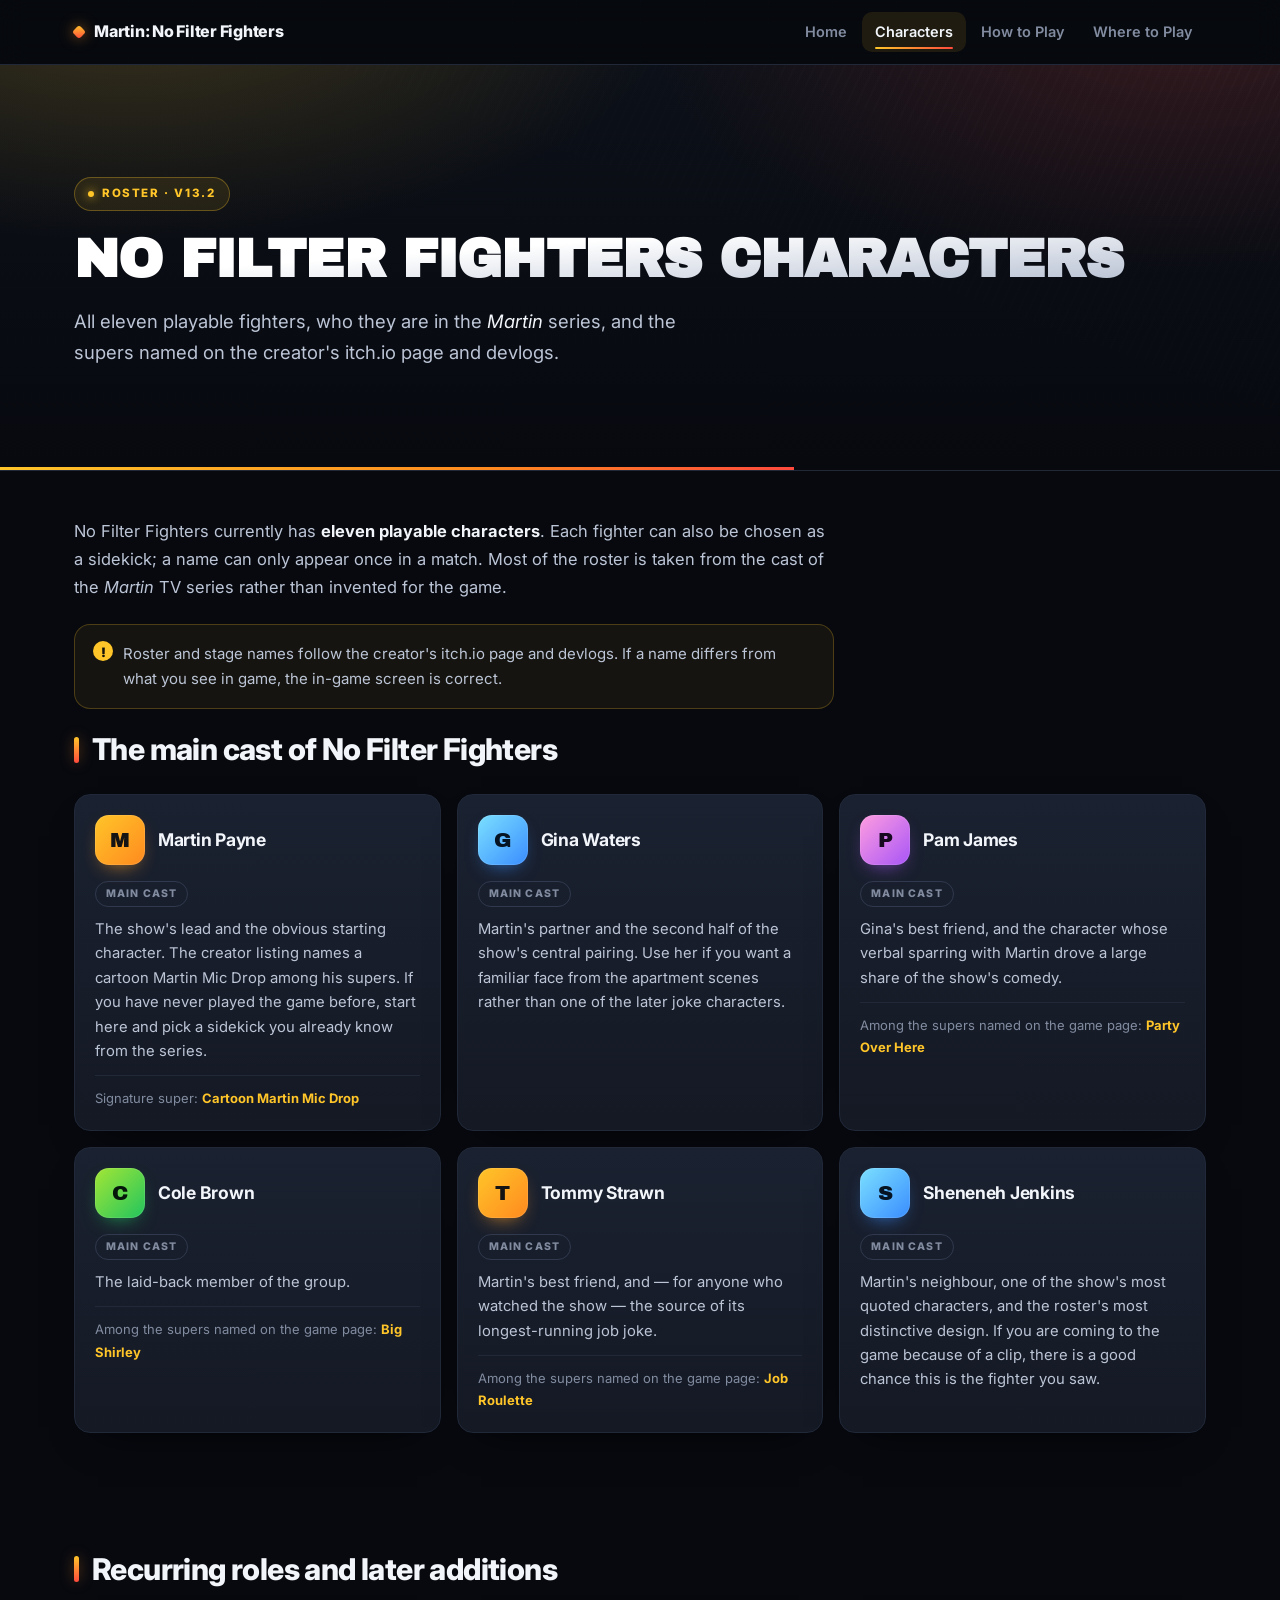
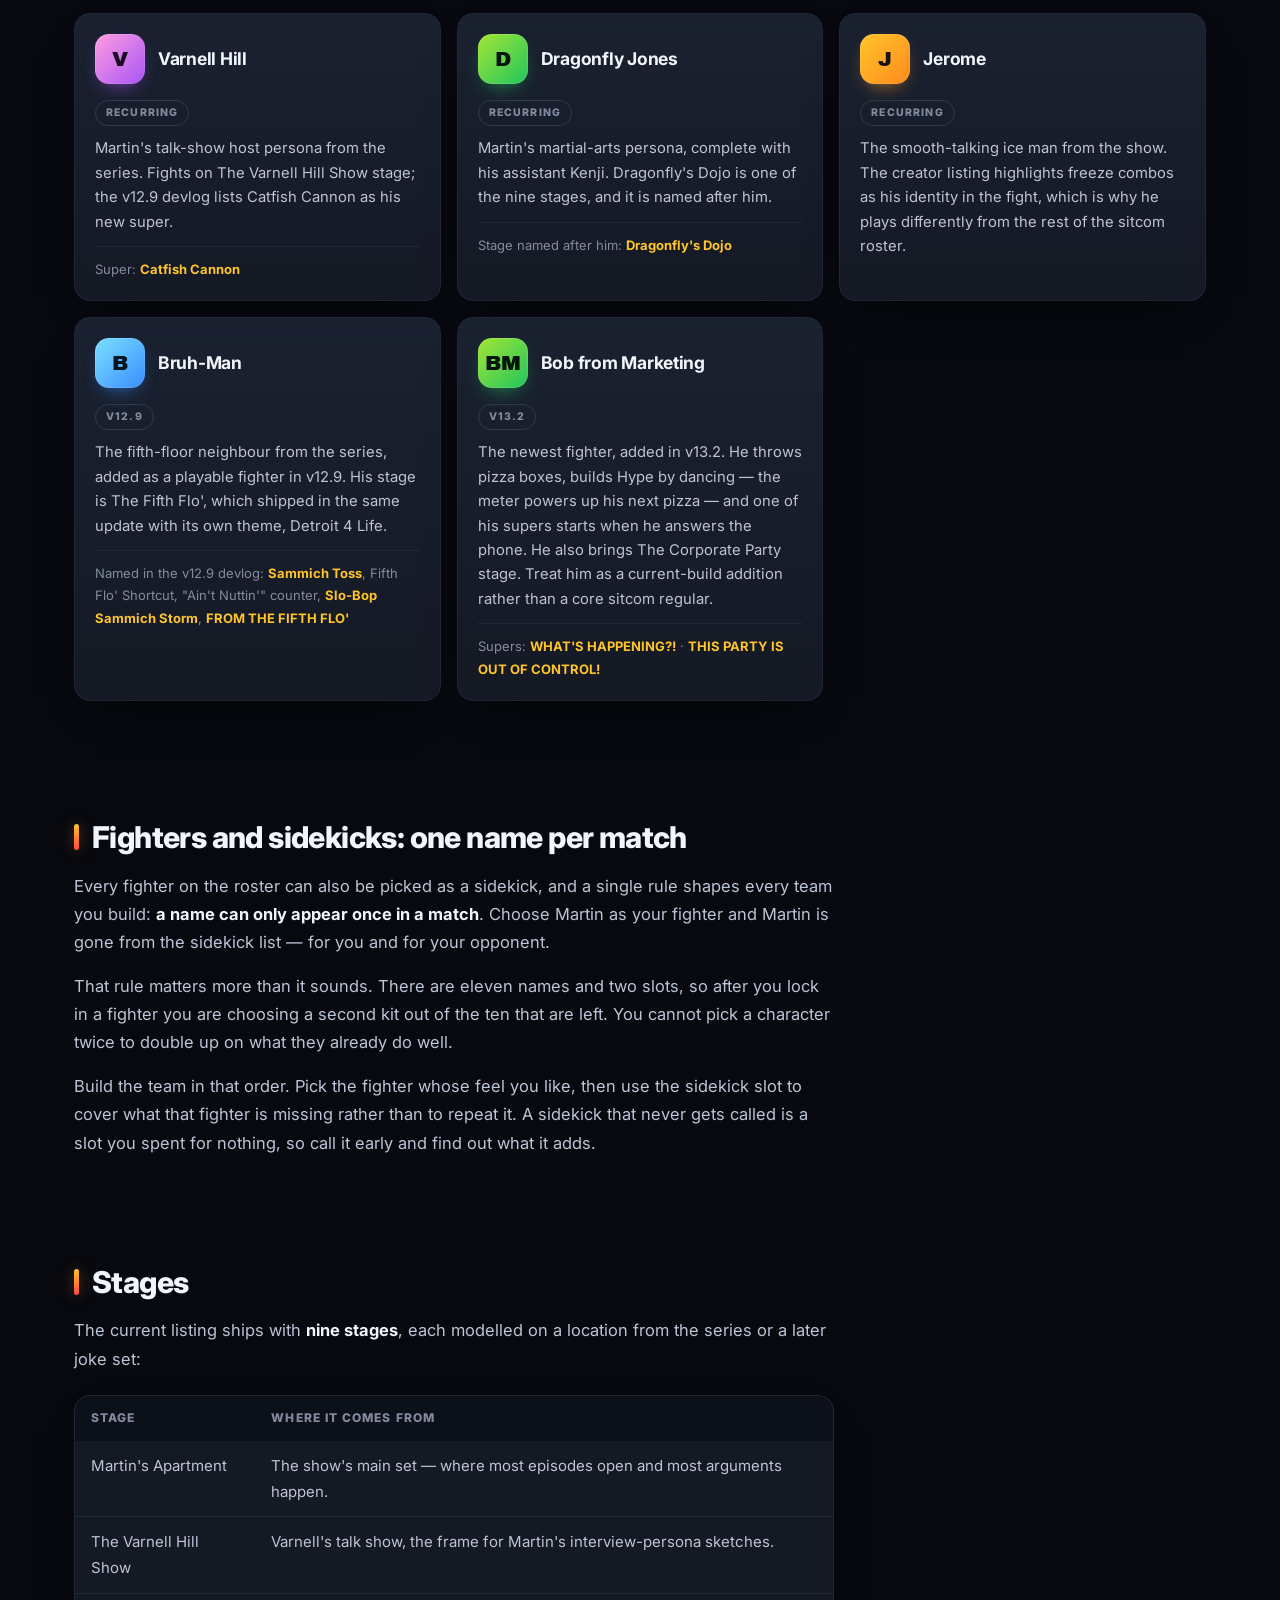
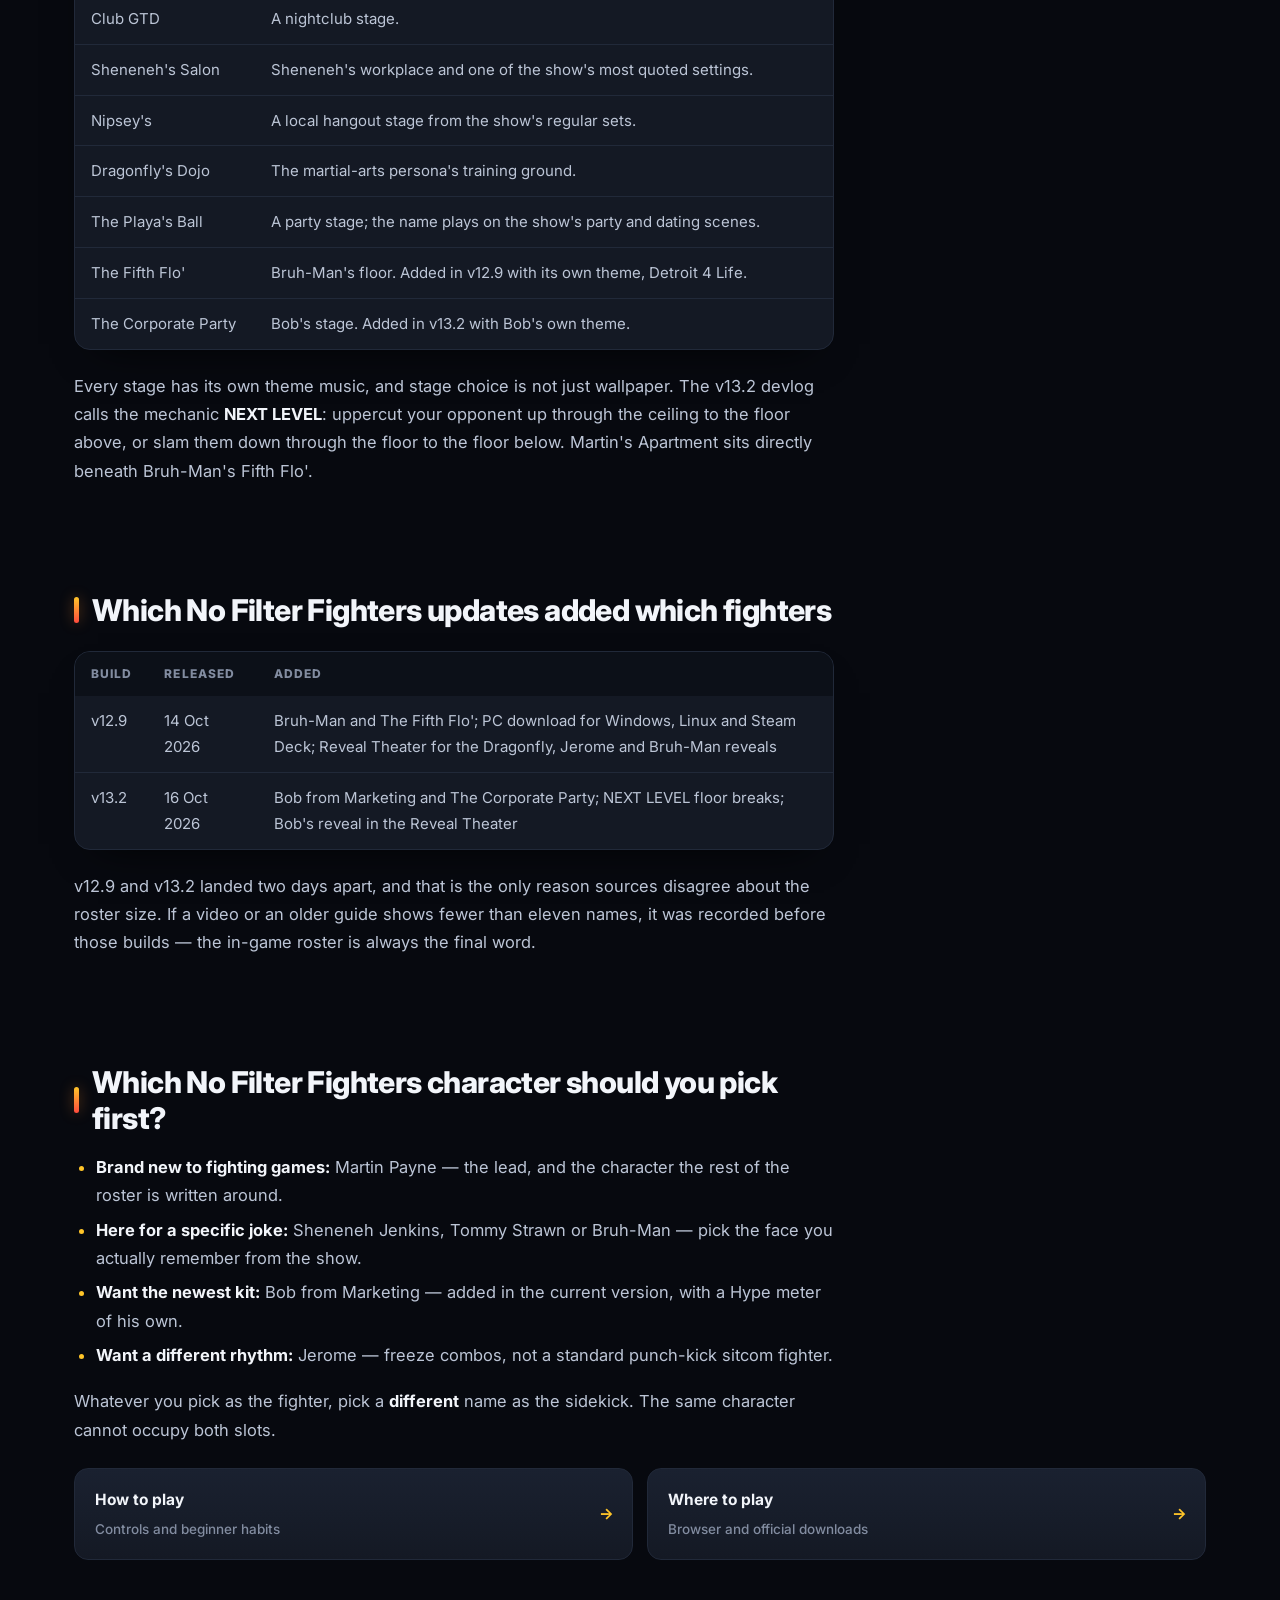
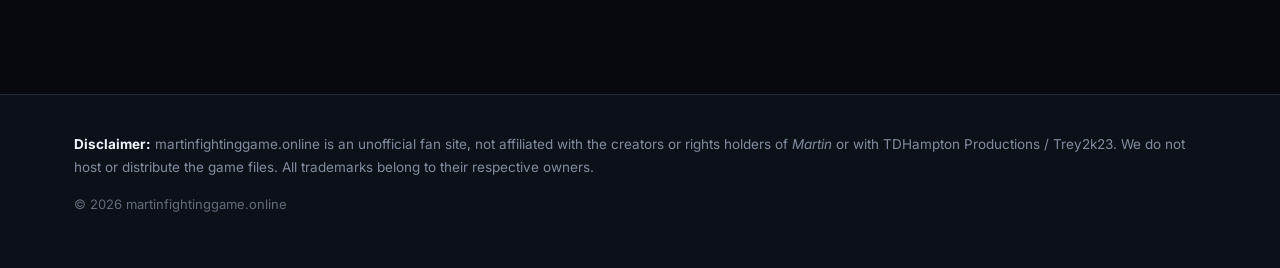
==== commit 0bf13fb2: "Drop unverified roster-size claims and soften stage blurbs. Co-authored-by: Cursor <cursoragent@curs" ====
--- a/characters/index.html
+++ b/characters/index.html
@@ -47,7 +47,6 @@
       <div class="prose">
       <p>No Filter Fighters currently has <strong>eleven playable characters</strong>. Each fighter can also be chosen as a sidekick; a name can only appear once in a match. Most of the roster is taken from the cast of the <em>Martin</em> TV series rather than invented for the game.</p>
       <p class="note">Roster and stage names follow the creator's itch.io page and devlogs. If a name differs from what you see in game, the in-game screen is correct.</p>
-      <p>Sources disagree about the roster size for a simple reason: it changed twice inside three days. v12.9 added Bruh-Man, v13.2 added Bob from Marketing, and anything that lists fewer than eleven characters was written before those two builds.</p>
       <h2>The main cast of No Filter Fighters</h2>
       </div>
       <div class="char-grid">
@@ -102,7 +101,7 @@
         <article class="char-card">
           <div class="char-top"><div class="avatar v4">D</div><h3>Dragonfly Jones</h3></div>
           <span class="tag">Recurring</span>
-          <p>Martin's martial-arts persona, complete with his assistant Kenji. He fights on Dragonfly's Dojo, one of the nine stages on the current build.</p>
+          <p>Martin's martial-arts persona, complete with his assistant Kenji. Dragonfly's Dojo is one of the nine stages, and it is named after him.</p>
           <span class="super">Stage named after him: <b>Dragonfly's Dojo</b></span>
         </article>
         <article class="char-card">
@@ -143,11 +142,11 @@
         <tbody>
           <tr><td>Martin's Apartment</td><td>The show's main set — where most episodes open and most arguments happen.</td></tr>
           <tr><td>The Varnell Hill Show</td><td>Varnell's talk show, the frame for Martin's interview-persona sketches.</td></tr>
-          <tr><td>Club GTD</td><td>The club the group goes out to.</td></tr>
+          <tr><td>Club GTD</td><td>A nightclub stage.</td></tr>
           <tr><td>Sheneneh's Salon</td><td>Sheneneh's workplace and one of the show's most quoted settings.</td></tr>
-          <tr><td>Nipsey's</td><td>The local spot the characters eat and argue at.</td></tr>
+          <tr><td>Nipsey's</td><td>A local hangout stage from the show's regular sets.</td></tr>
           <tr><td>Dragonfly's Dojo</td><td>The martial-arts persona's training ground.</td></tr>
-          <tr><td>The Playa's Ball</td><td>From the show's party and dating scenes.</td></tr>
+          <tr><td>The Playa's Ball</td><td>A party stage; the name plays on the show's party and dating scenes.</td></tr>
           <tr><td>The Fifth Flo'</td><td>Bruh-Man's floor. Added in v12.9 with its own theme, Detroit 4 Life.</td></tr>
           <tr><td>The Corporate Party</td><td>Bob's stage. Added in v13.2 with Bob's own theme.</td></tr>
         </tbody>
@@ -168,7 +167,7 @@
                 <td>Bob from Marketing and The Corporate Party; NEXT LEVEL floor breaks; Bob's reveal in the Reveal Theater</td></tr>
           </tbody>
         </table>
-        <p>Two fighters in three days is why older guides list an eight or nine-character roster. If a video shows fewer names than this page, it was recorded before v12.9 — the in-game roster is always the final word.</p>
+        <p>v12.9 and v13.2 landed two days apart, and that is the only reason sources disagree about the roster size. If a video or an older guide shows fewer than eleven names, it was recorded before those builds — the in-game roster is always the final word.</p>
       </div>
     </section>
 
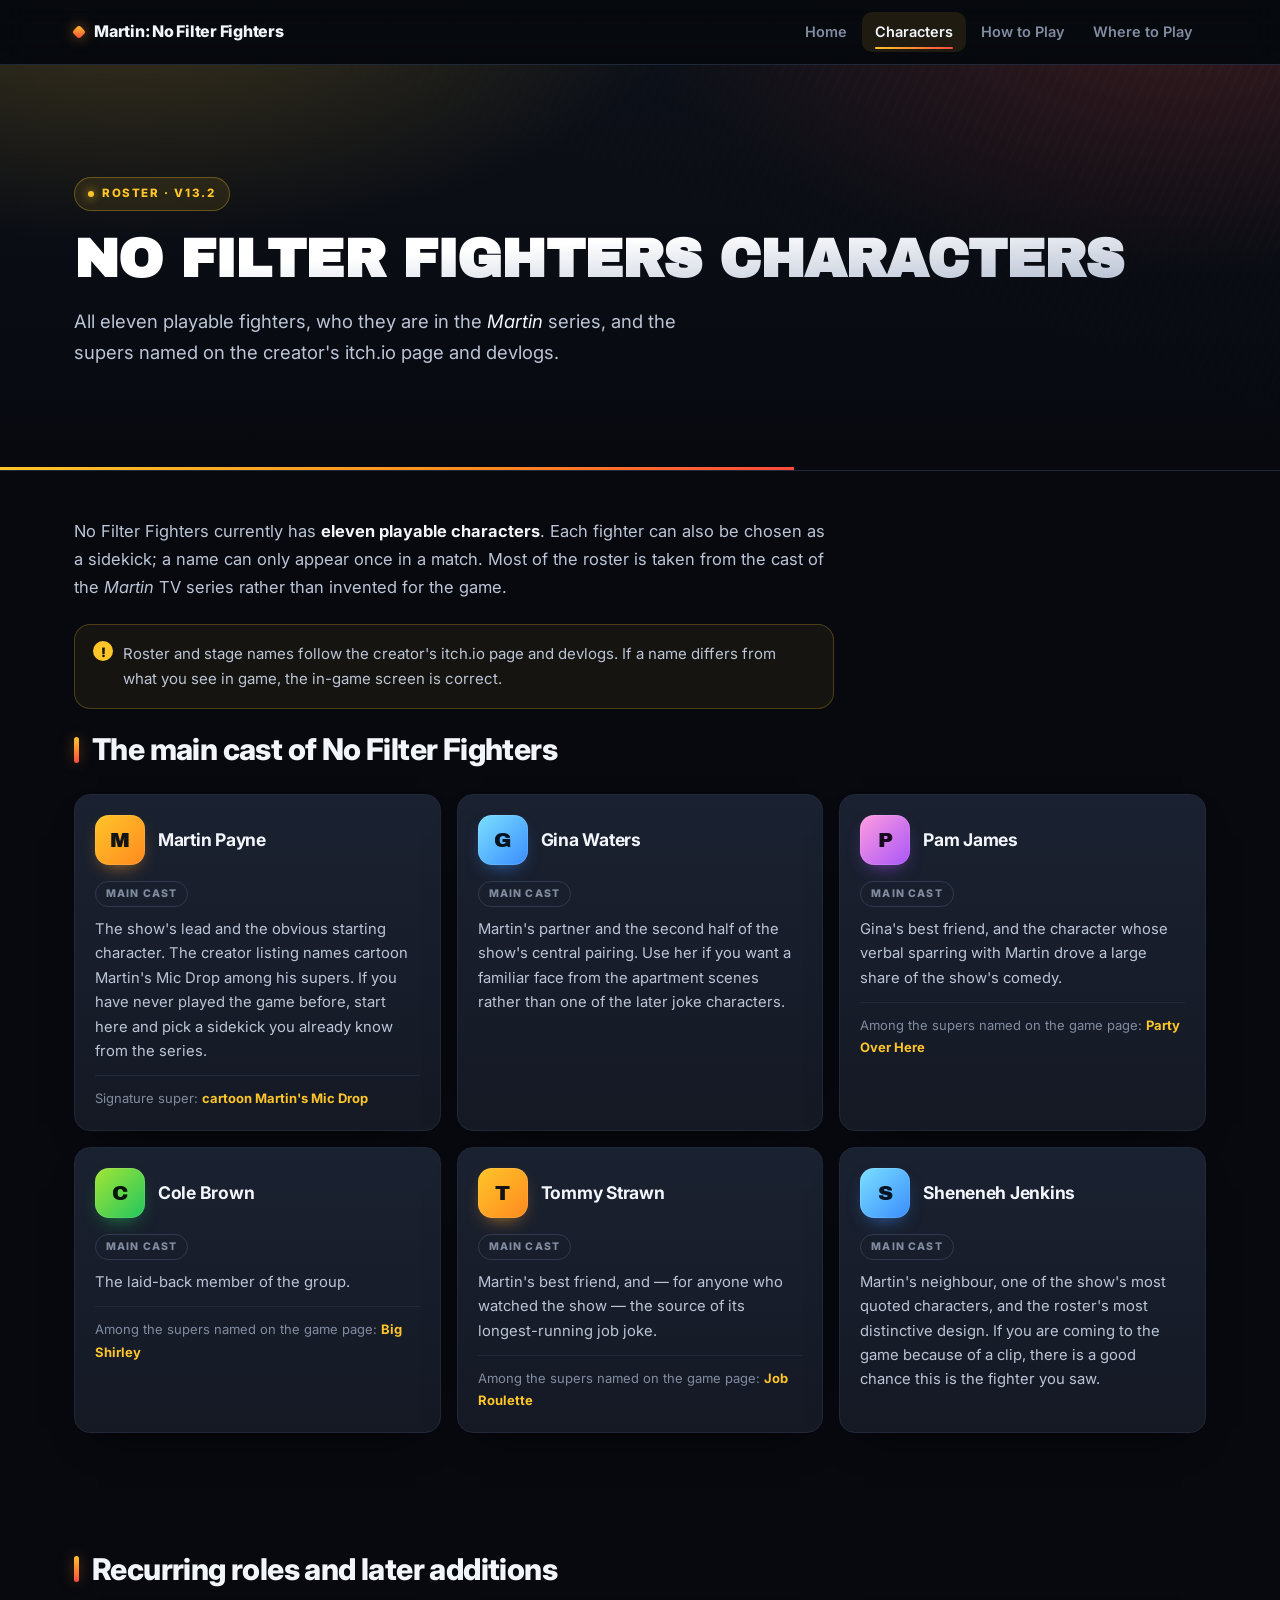
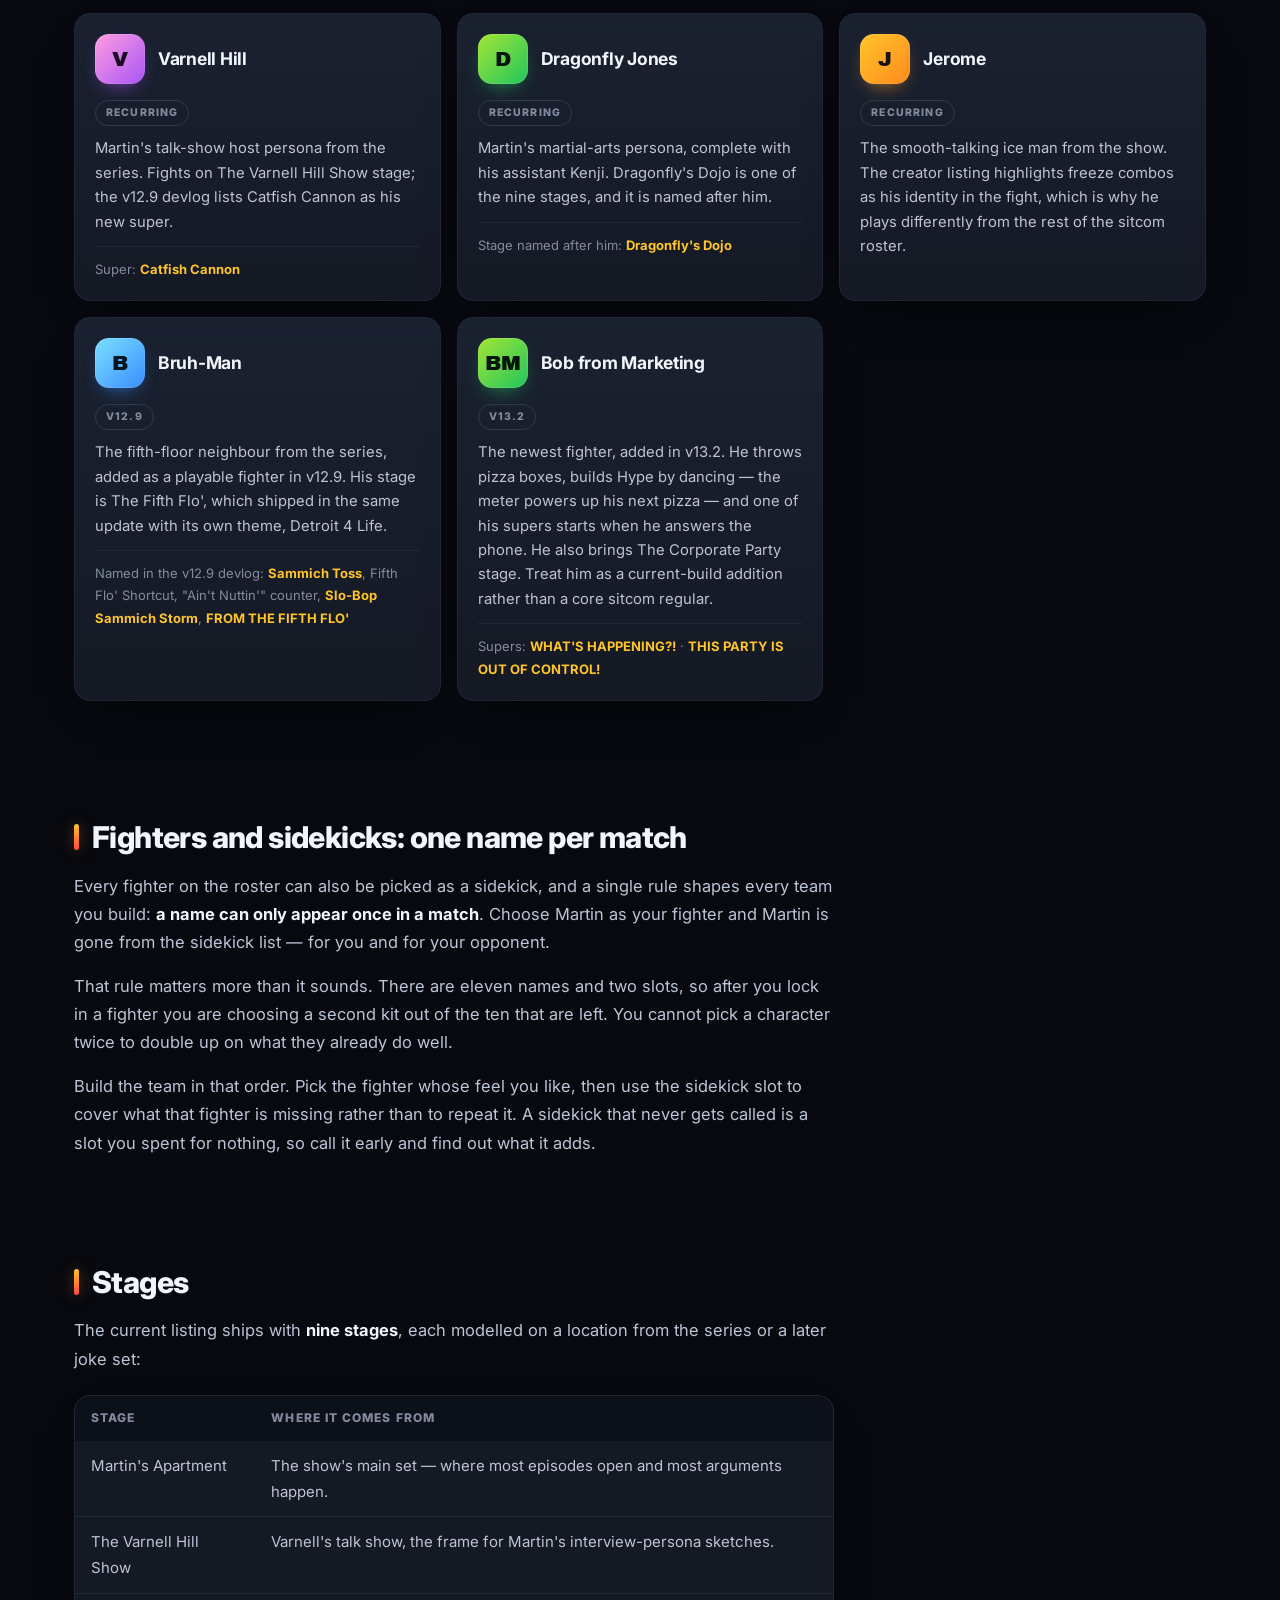
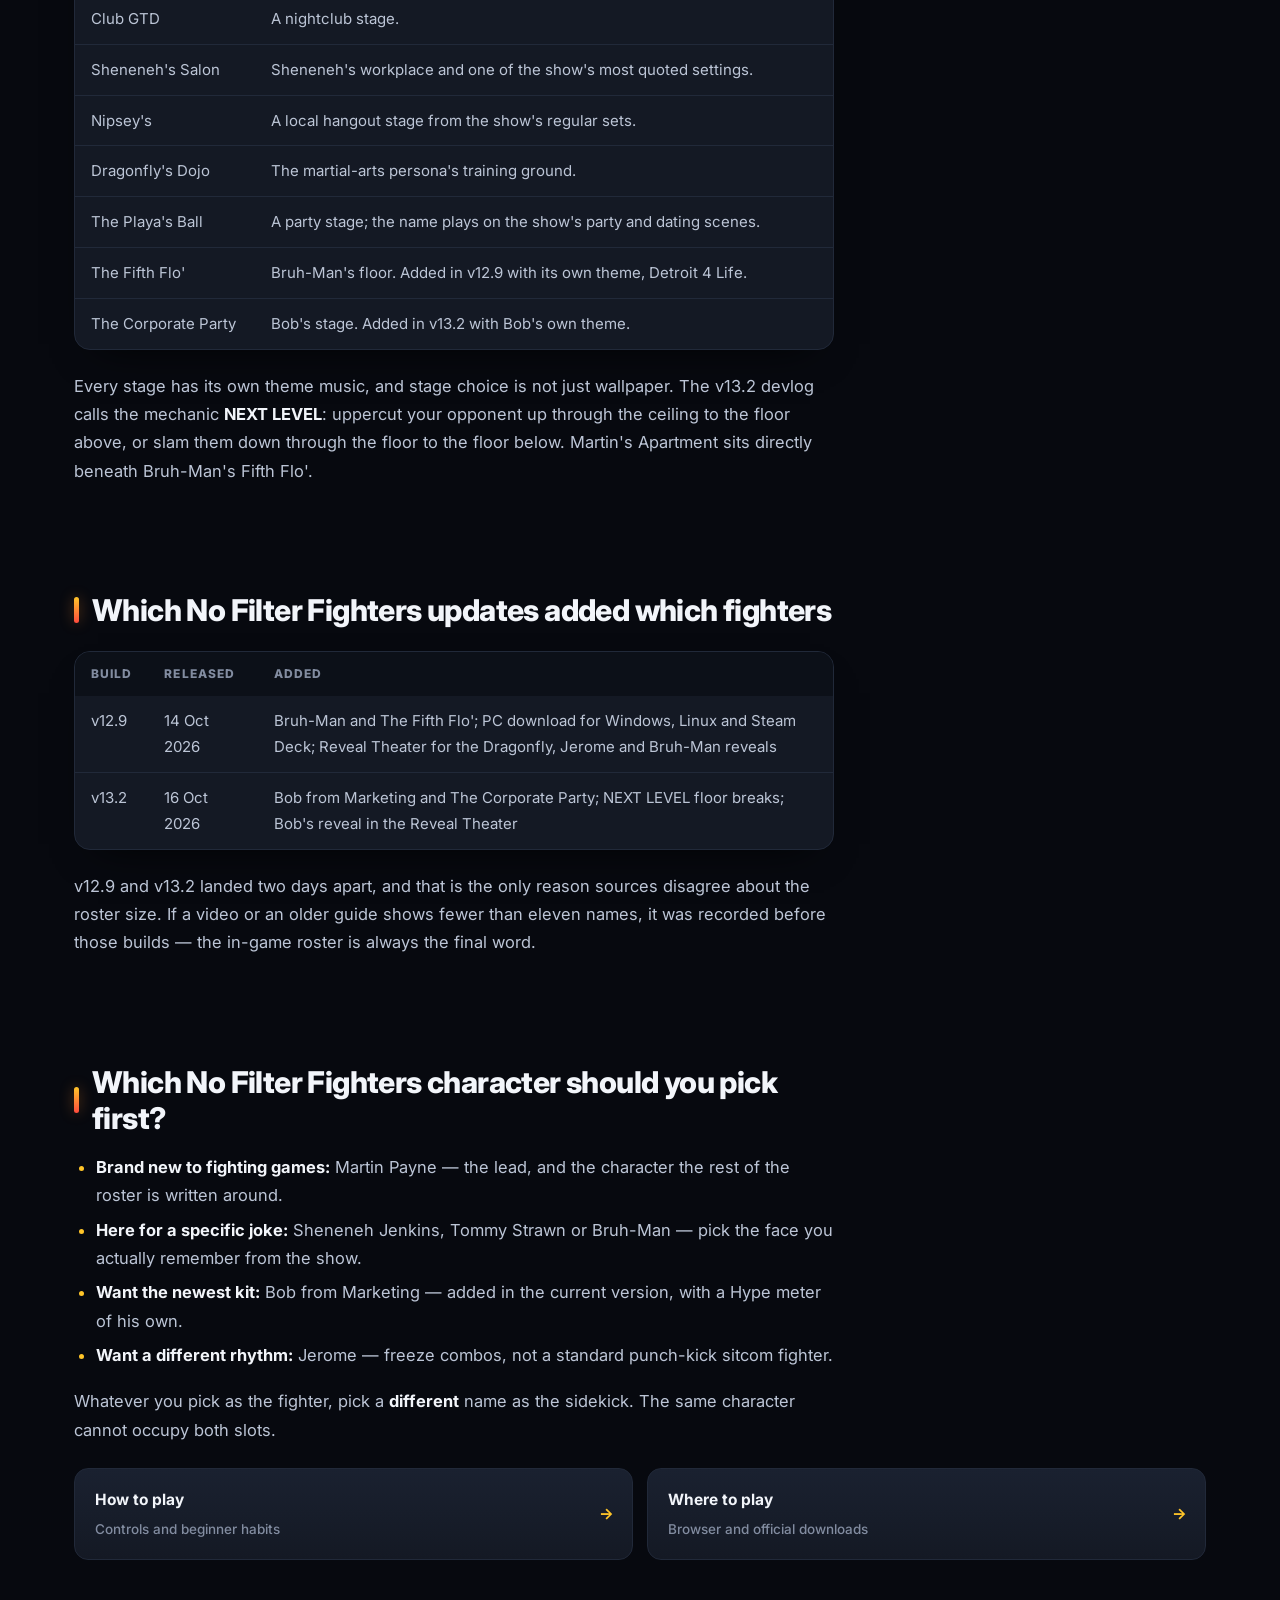
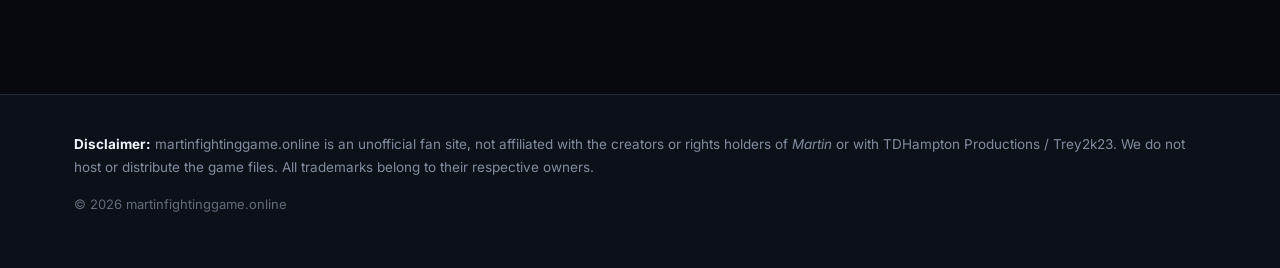
==== commit de482103: "Add Jerome freeze-combos line and Bob's named kit from the v13.2 devlog. Co-authored-by: Cursor <cur" ====
--- a/characters/index.html
+++ b/characters/index.html
@@ -53,8 +53,8 @@
         <article class="char-card">
           <div class="char-top"><div class="avatar">M</div><h3>Martin Payne</h3></div>
           <span class="tag">Main cast</span>
-          <p>The show's lead and the obvious starting character. The creator listing names a cartoon Martin Mic Drop among his supers. If you have never played the game before, start here and pick a sidekick you already know from the series.</p>
-          <span class="super">Signature super: <b>Cartoon Martin Mic Drop</b></span>
+          <p>The show's lead and the obvious starting character. The creator listing names cartoon Martin's Mic Drop among his supers. If you have never played the game before, start here and pick a sidekick you already know from the series.</p>
+          <span class="super">Signature super: <b>cartoon Martin's Mic Drop</b></span>
         </article>
         <article class="char-card">
           <div class="char-top"><div class="avatar v2">G</div><h3>Gina Waters</h3></div>
